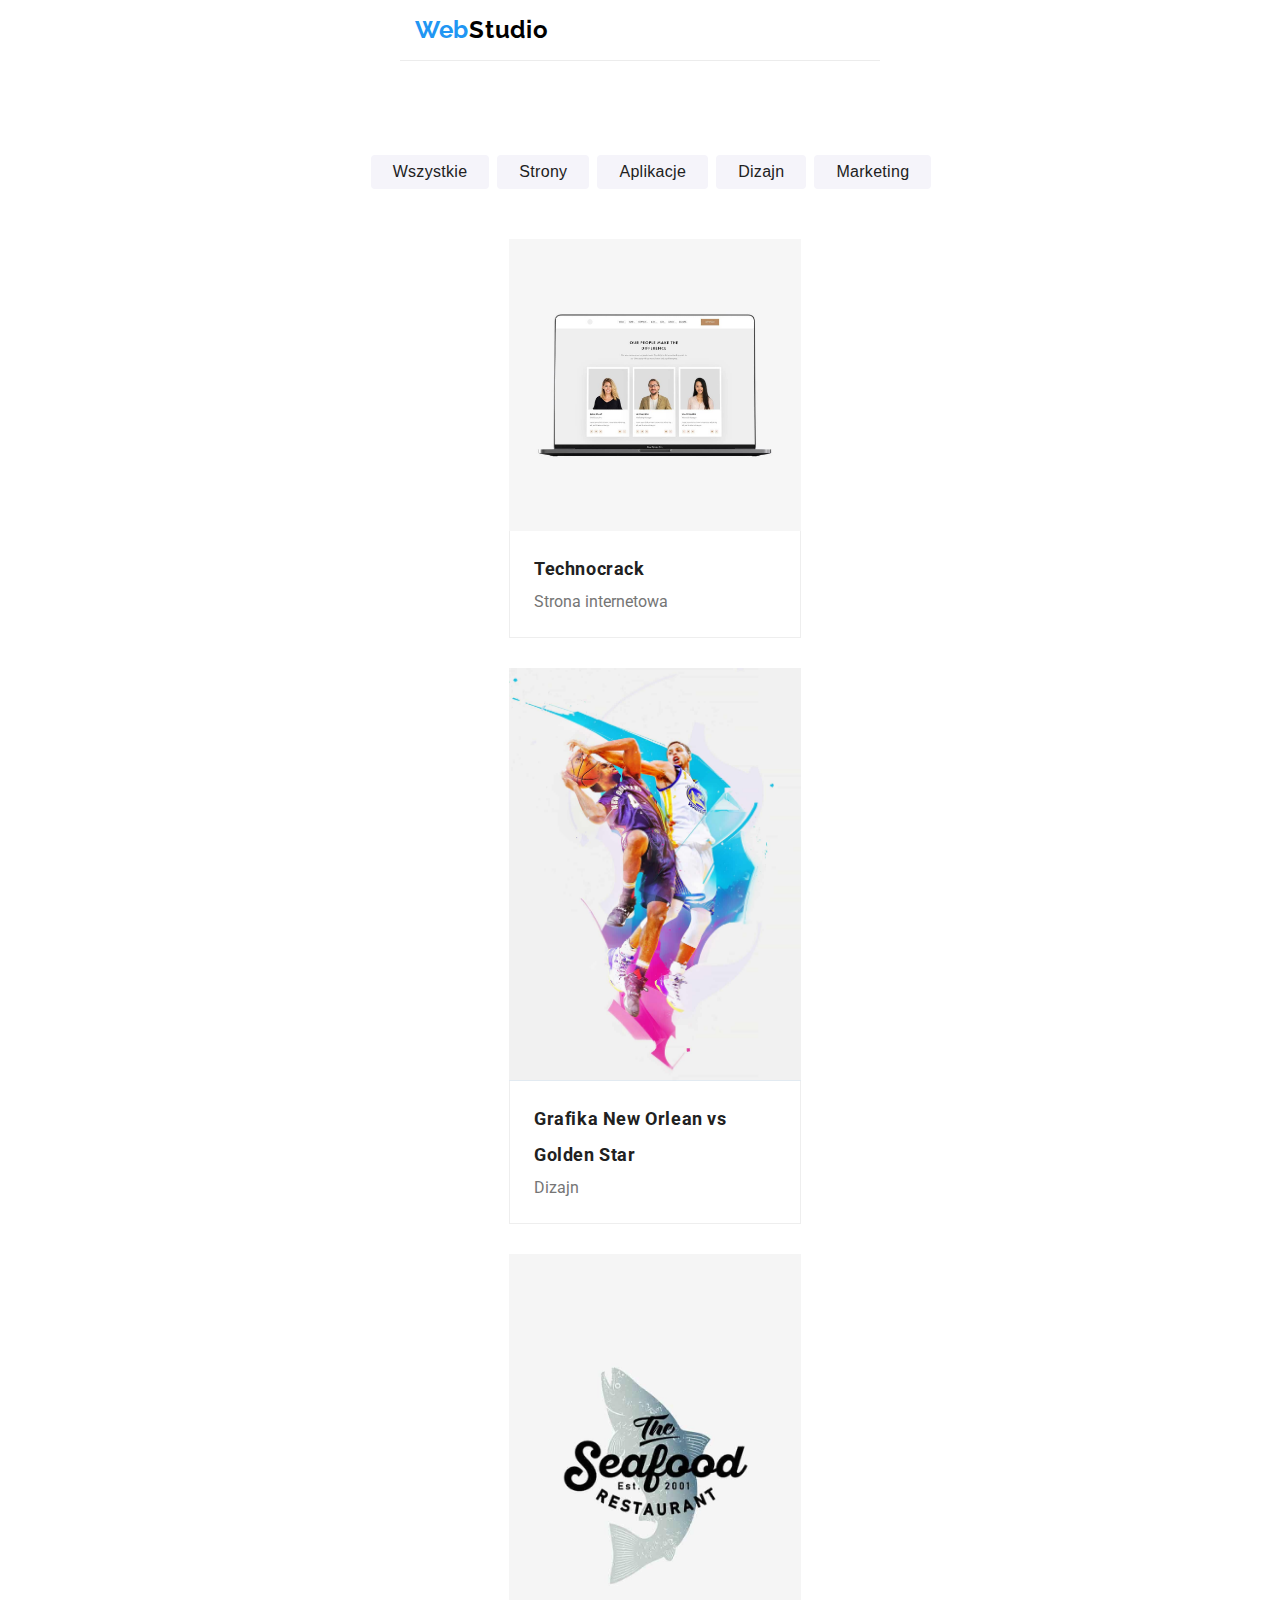
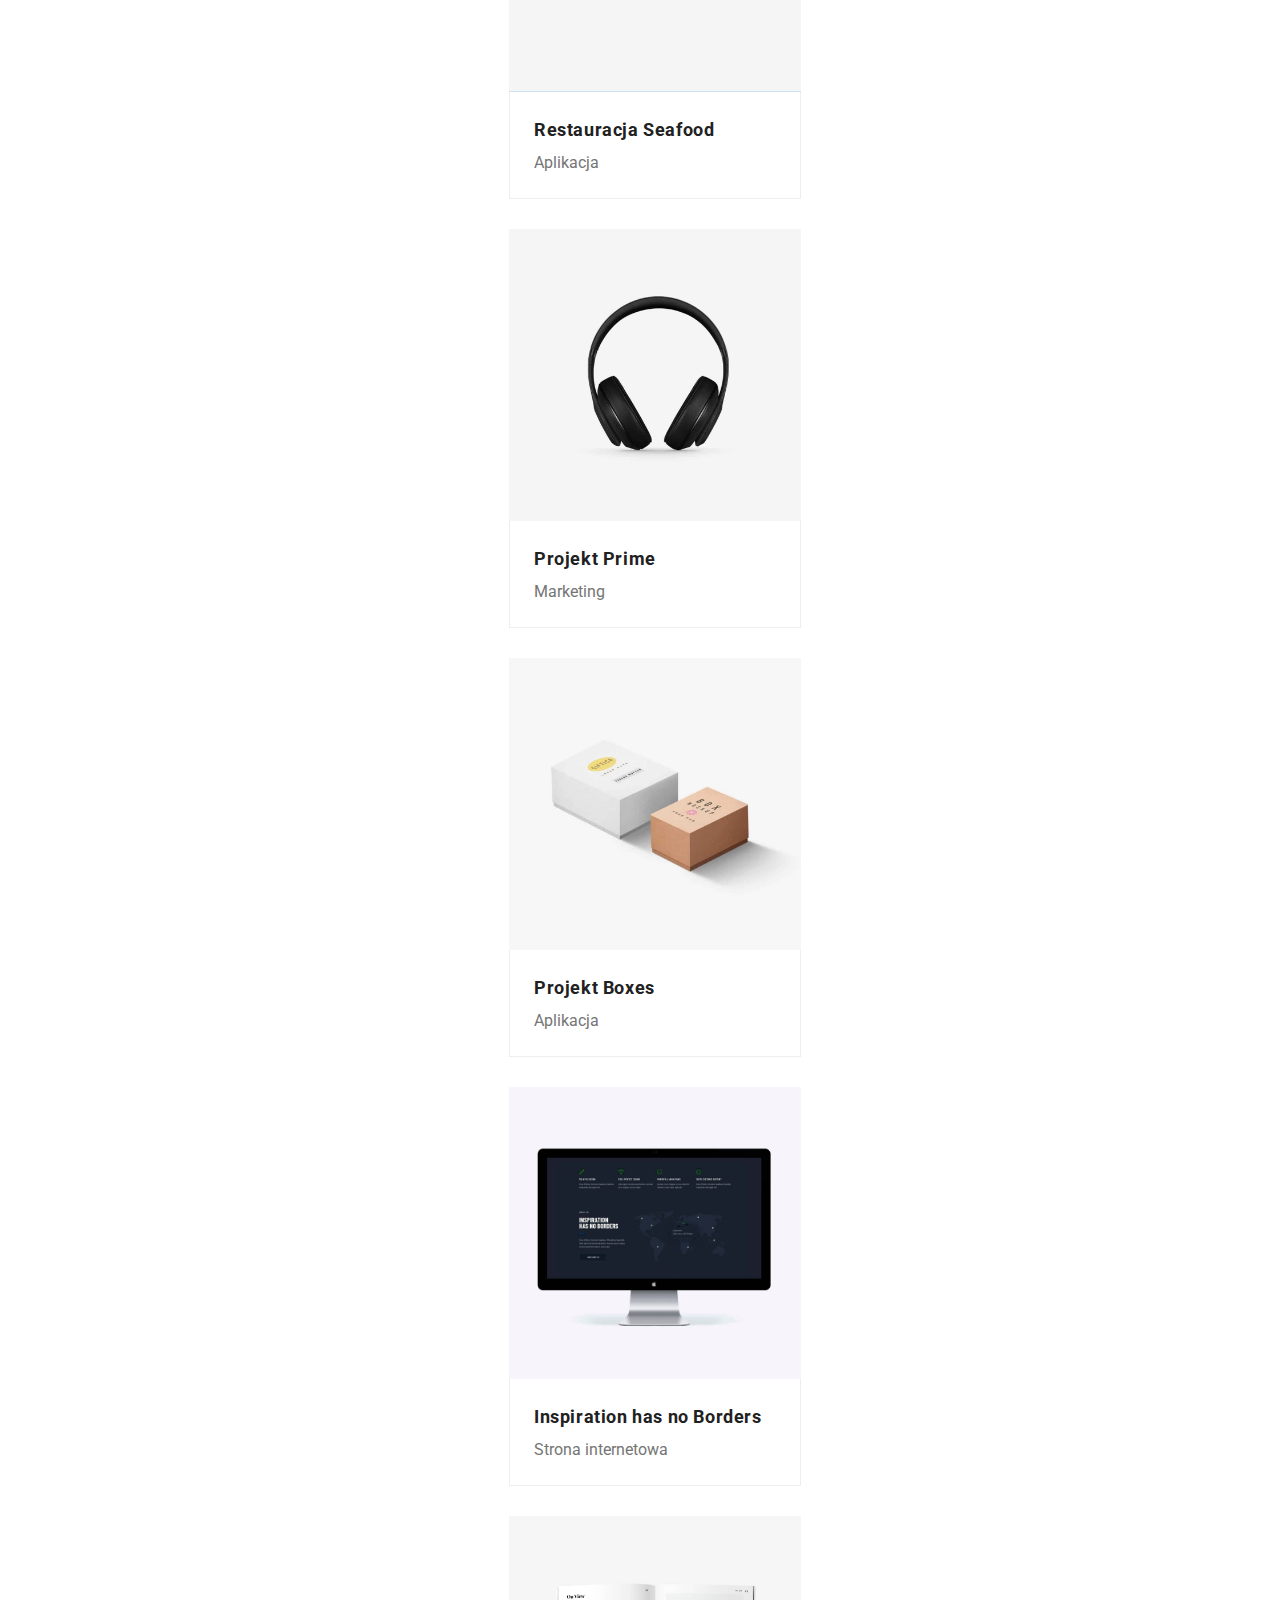
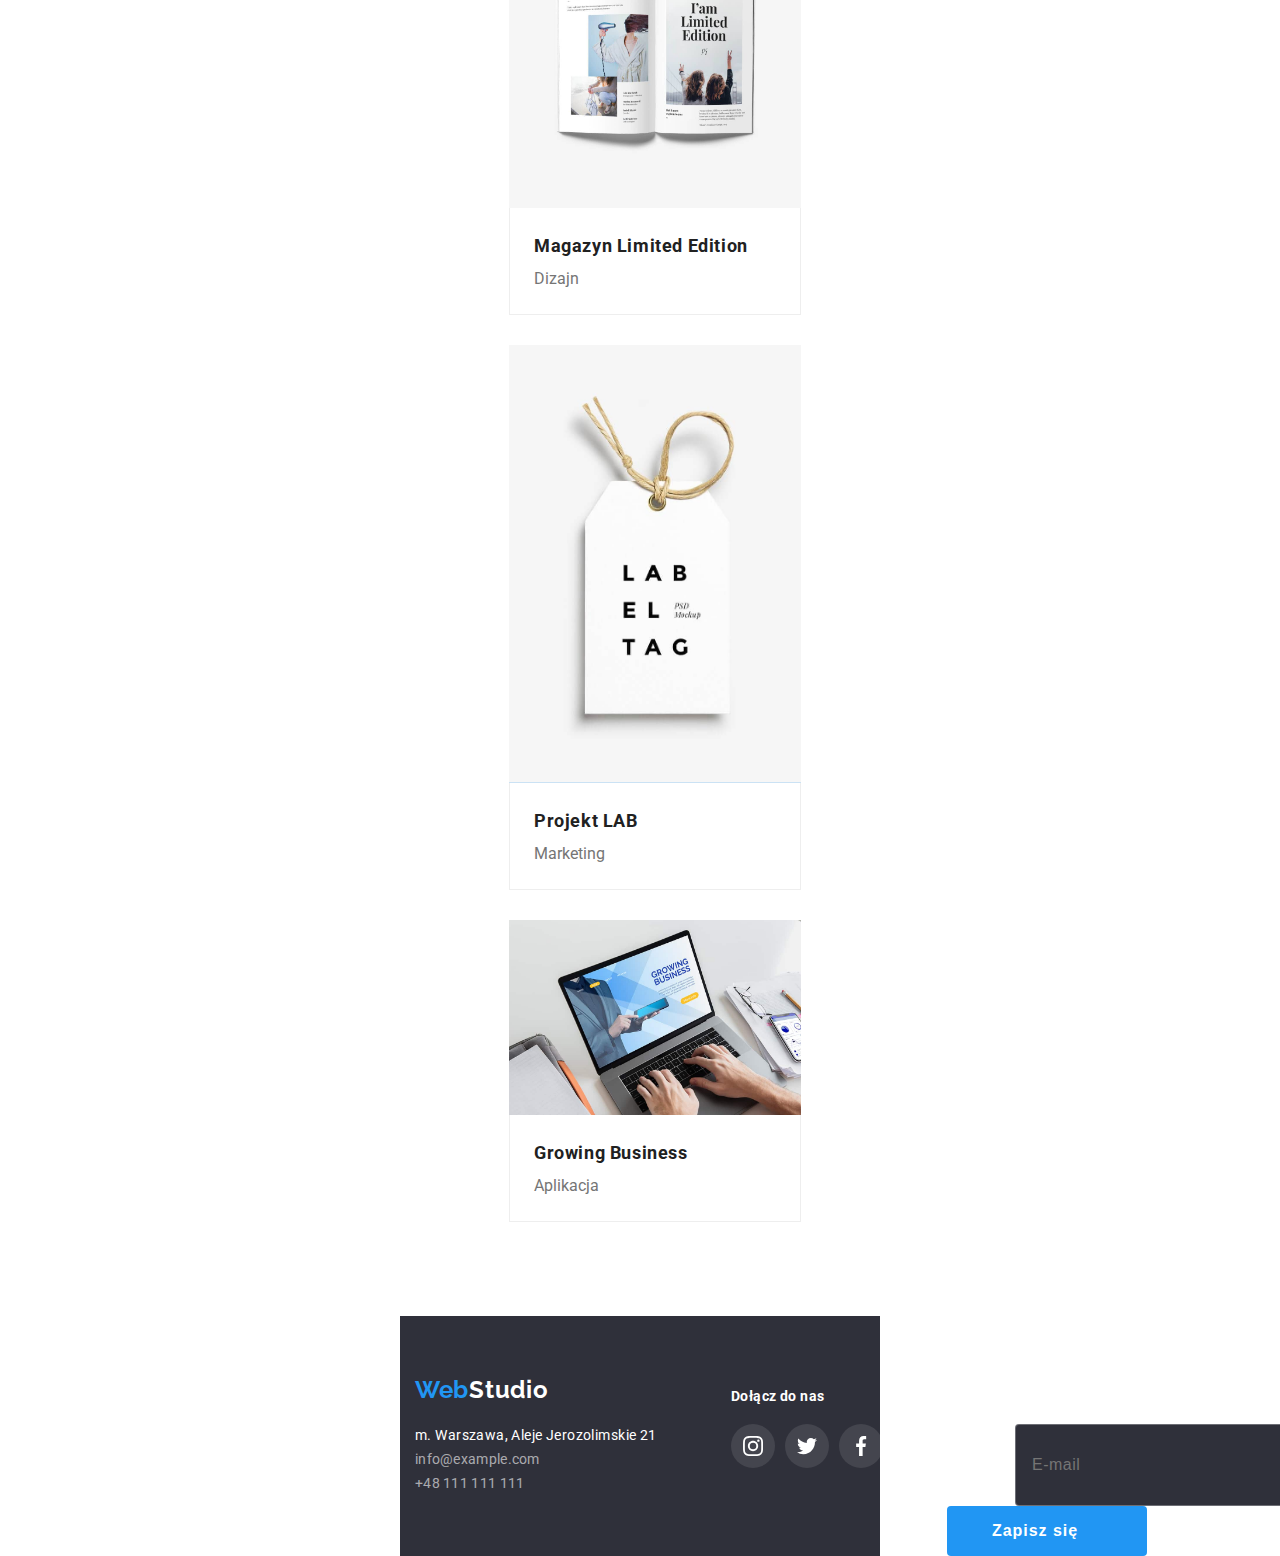
==== portfolio.html @ a66dbcd4 "test" ====
<!DOCTYPE html>
<html lang="en">
  <head>
    <meta charset="UTF-8" />
    <meta http-equiv="X-UA-Compatible" content="IE=edge" />
    <meta name="viewport" content="width=device-width, initial-scale=1.0" />
    <link rel="preconnect" href="https://fonts.googleapis.com" />
    <link rel="preconnect" href="https://fonts.gstatic.com" crossorigin />
    <link
      href="https://fonts.googleapis.com/css2?family=Raleway:wght@700&family=Roboto:wght@400;500;700;900&display=swap"
      rel="stylesheet"
    />
    <link
      rel="stylesheet"
      href="https://cdnjs.cloudflare.com/ajax/libs/modern-normalize/1.1.0/modern-normalize.min.css"
      integrity="sha512-wpPYUAdjBVSE4KJnH1VR1HeZfpl1ub8YT/NKx4PuQ5NmX2tKuGu6U/JRp5y+Y8XG2tV+wKQpNHVUX03MfMFn9Q=="
      crossorigin="anonymous"
      referrerpolicy="no-referrer"
    />
    <link rel="stylesheet" href="css/main.min.css" />
    <title>Document</title>
  </head>
  <body>
    <header>
      <div class="container">
        <div class="header">
          <a class="link logo" href="/goit-markup-hw-07/"
            ><span class="logo__logo-first">Web</span>
            <span class="logo__logo-dark">Studio</span></a
          >
          <nav class="navigation">
            <ul class="header1">
              <li class="navigation__agency">
                <a class="link" href="/goit-markup-hw-07/index.html">Agencja</a>
              </li>
              <li class="navigation__portfolio">
                <div class="navigation__agency--now">
                  <a class="link now-1" href="/goit-markup-hw-07/portfolio.html"
                    >Portfolio</a
                  >
                </div>
              </li>
              <li class="navigation__contact">
                <a class="link" href="#">Kontakt</a>
              </li>
            </ul>
          </nav>
          <ul class="contact-nav header1">
            <li class="contact-nav__mail">
              <a
                class="contact-nav__addres icon-mail"
                href="mailto:info@devstudio.com"
                ><svg width="16px" height="12px">
                  <use href="images/icons.svg#icon-envelope-1"></use>
                </svg>
                info@devstudio.com</a
              >
            </li>
            <li>
              <a class="contact-nav__addres icon-mail" href="tel:+48111111111">
                <svg width="13px" height="16px">
                  <use href="images/icons.svg#icon-smartphone"></use>
                </svg>
                +48 111 111 111</a
              >
            </li>
          </ul>
        </div>
      </div>
    </header>
    <main>
      <section class="section">
        <div class="container">
          <ul class="buttons">
            <li>
              <button class="button" type="button">Wszystkie</button>
            </li>
            <li>
              <button class="button" type="button">Strony</button>
            </li>
            <li>
              <button class="button" type="button">Aplikacje</button>
            </li>
            <li>
              <button class="button" type="button">Dizajn</button>
            </li>
            <li><button class="button" type="button">Marketing</button></li>
          </ul>
          <ul class="product-list">
            <li>
              <div class="product-img">
                <div class="product-bgn">
                  <img
                    src="images/img-p1.jpg"
                    alt="Zdjęcie ekranu laptopa z trzema członkami zespołu"
                    width="370"
                    height="294"
                  />
                  <p class="product-bgn__description">
                    Technocrack jest popularną platformą wykorzystywaną do
                    rozpowszechniania koronawirusa. Firmy wykorzystują tę
                    platformę do celów szpiegowskich i ataków na
                    niezabezpieczone serwery konkurencji
                  </p>
                </div>
                <div class="project">
                  <h3 class="project__definition">Technocrack</h3>
                  <p class="project__description">Strona internetowa</p>
                </div>
              </div>
            </li>
            <li>
              <div class="product-img">
                <div class="product-bgn">
                  <img
                    src="images/img-p2.jpg"
                    alt="Dwóch koszykarzy podczas akcji jeden z new orleans drugi z golden stars"
                    width="370"
                    height="294"
                  />
                  <p class="product-bgn__description">
                    Technocrack jest popularną platformą wykorzystywaną do
                    rozpowszechniania koronawirusa. Firmy wykorzystują tę
                    platformę do celów szpiegowskich i ataków na
                    niezabezpieczone serwery konkurencji
                  </p>
                </div>
                <div class="project">
                  <h3 class="project__definition">
                    Grafika New Orlean vs Golden Star
                  </h3>
                  <p class="project__description">Dizajn</p>
                </div>
              </div>
            </li>
            <li>
              <div class="product-img">
                <div class="product-bgn">
                  <img
                    src="images/img-p3.jpg"
                    alt="Logo restauracji Seafood"
                    width="370"
                    height="294"
                  />
                  <p class="product-bgn__description">
                    Technocrack jest popularną platformą wykorzystywaną do
                    rozpowszechniania koronawirusa. Firmy wykorzystują tę
                    platformę do celów szpiegowskich i ataków na
                    niezabezpieczone serwery konkurencji
                  </p>
                </div>
                <div class="project">
                  <h3 class="project__definition">Restauracja Seafood</h3>
                  <p class="project__description">Aplikacja</p>
                </div>
              </div>
            </li>
            <li>
              <div class="product-img">
                <div class="product-bgn">
                  <img
                    src="images/img-p4.jpg"
                    alt="zdjęcie czarnych słuchawek nausznych"
                    width="370"
                    height="294"
                  />
                  <p class="product-bgn__description">
                    Technocrack jest popularną platformą wykorzystywaną do
                    rozpowszechniania koronawirusa. Firmy wykorzystują tę
                    platformę do celów szpiegowskich i ataków na
                    niezabezpieczone serwery konkurencji
                  </p>
                </div>
                <div class="project">
                  <h3 class="project__definition">Projekt Prime</h3>
                  <p class="project__description">Marketing</p>
                </div>
              </div>
            </li>
            <li>
              <div class="product-img">
                <div class="product-bgn">
                  <img
                    src="images/img-p5.jpg"
                    alt="Zdjęcie dwóch pudełek jedno większe drugie mniejsze "
                    width="370"
                    height="294"
                  />
                  <p class="product-bgn__description">
                    Technocrack jest popularną platformą wykorzystywaną do
                    rozpowszechniania koronawirusa. Firmy wykorzystują tę
                    platformę do celów szpiegowskich i ataków na
                    niezabezpieczone serwery konkurencji
                  </p>
                </div>
                <div class="project">
                  <h3 class="project__definition">Projekt Boxes</h3>
                  <p class="project__description">Aplikacja</p>
                </div>
              </div>
            </li>
            <li>
              <div class="product-img">
                <div class="product-bgn">
                  <img
                    src="images/img-p6.jpg"
                    alt="Zdjęcie monitora z mapą świata"
                    width="370"
                    height="294"
                  />
                  <p class="product-bgn__description">
                    Technocrack jest popularną platformą wykorzystywaną do
                    rozpowszechniania koronawirusa. Firmy wykorzystują tę
                    platformę do celów szpiegowskich i ataków na
                    niezabezpieczone serwery konkurencji
                  </p>
                </div>
                <div class="project">
                  <h3 class="project__definition">
                    Inspiration has no Borders
                  </h3>
                  <p class="project__description">Strona internetowa</p>
                </div>
              </div>
            </li>
            <li>
              <div class="product-img">
                <div class="product-bgn">
                  <img
                    src="images/img-p7.jpg"
                    alt="Strona magazynu Limited Edition"
                    width="370"
                    height="294"
                  />
                  <p class="product-bgn__description">
                    Technocrack jest popularną platformą wykorzystywaną do
                    rozpowszechniania koronawirusa. Firmy wykorzystują tę
                    platformę do celów szpiegowskich i ataków na
                    niezabezpieczone serwery konkurencji
                  </p>
                </div>
                <div class="project">
                  <h3 class="project__definition">Magazyn Limited Edition</h3>
                  <p class="project__description">Dizajn</p>
                </div>
              </div>
            </li>
            <li>
              <div class="product-img">
                <div class="product-bgn">
                  <img
                    src="images/img-p8.jpg"
                    alt="metka projektu Lab"
                    width="370"
                    height="294"
                  />
                  <p class="product-bgn__description">
                    Technocrack jest popularną platformą wykorzystywaną do
                    rozpowszechniania koronawirusa. Firmy wykorzystują tę
                    platformę do celów szpiegowskich i ataków na
                    niezabezpieczone serwery konkurencji
                  </p>
                </div>
                <div class="project">
                  <h3 class="project__definition">Projekt LAB</h3>
                  <p class="project__description">Marketing</p>
                </div>
              </div>
            </li>
            <li>
              <div class="product-img">
                <div class="product-bgn">
                  <img
                    src="images/img-p9.jpg"
                    alt="Osoba pisze na laptopie z napisem Growing Business"
                    width="370"
                    height="294"
                  />
                  <p class="product-bgn__description">
                    Technocrack jest popularną platformą wykorzystywaną do
                    rozpowszechniania koronawirusa. Firmy wykorzystują tę
                    platformę do celów szpiegowskich i ataków na
                    niezabezpieczone serwery konkurencji
                  </p>
                </div>
                <div class="project">
                  <h3 class="project__definition">Growing Business</h3>
                  <p class="project__description">Aplikacja</p>
                </div>
              </div>
            </li>
          </ul>
        </div>
      </section>
    </main>
    <footer>
      <div class="container footer">
        <div class="footer-first-section">
          <a class="link logo logo-footer" href="/goit-markup-hw-07/index.html"
            ><span class="logo__logo-first">Web</span>
            <span class="logo__logo-white">Studio</span></a
          >
          <address class="data-contact">
            <ul>
              <li class="adress">
                <a
                  class="adress__maps"
                  href="https://goo.gl/maps/fLmyk69SCmsMV5tU6"
                  target="_blank"
                  >m. Warszawa, Aleje Jerozolimskie 21</a
                >
              </li>
              <li class="adress">
                <a class="adress__mail" href="mailto:info@example.com"
                  >info@example.com</a
                >
              </li>
              <li class="adress">
                <a class="adress__mail" href="tel:+48111111111"
                  >+48 111 111 111</a
                >
              </li>
            </ul>
          </address>
        </div>
        <div class="come-to-us">
          <h3 class="come-to-us-title">Dołącz do nas</h3>
          <ul class="come-to-us-title__icons">
            <li>
              <a href="" class="come-to-us-title__element">
                <svg width="20px" height="20px">
                  <use href="images/icons.svg#icon-instagram-2"></use>
                </svg>
              </a>
            </li>
            <li>
              <a href="" class="come-to-us-title__element">
                <svg width="20px" height="20px">
                  <use href="images/icons.svg#icon-twitter-1"></use>
                </svg>
              </a>
            </li>
            <li>
              <a href="" class="come-to-us-title__element">
                <svg width="20px" height="20px">
                  <use href="images/icons.svg#icon-facebook-1"></use>
                </svg>
              </a>
            </li>
            <li>
              <a href="" class="come-to-us-title__element">
                <svg width="20px" height="20px">
                  <use href="images/icons.svg#icon-linkedin-1"></use>
                </svg>
              </a>
            </li>
          </ul>
        </div>
        <div class="newsletter-area">
          <form>
            <div class="newsletter">Zapisz się do newslettera</div>
            <label class="newsletter__label">
              <input
                class="input-footer"
                type="email"
                name="email"
                placeholder="E-mail"
              />
            </label>
            <svg class="newsletter__button-icon" width="24px" height="24px">
              <use href="images/icons.svg#icon-icon-send"></use>
            </svg>
            <button class="newsletter__button" type="submit">Zapisz się</button>
          </form>
        </div>
      </div>
    </footer>
  </body>
</html>
---- css/main.min.css ----
body{font-family:"Roboto","sans-serif";color:#212121;max-width:480px;margin:0 auto}*{padding:0;margin:0}ul{list-style:none}a{text-decoration:none}img{display:block}header{border-bottom:1px solid #ececec}footer{background-color:#2f303a}address{font-style:normal}label{display:-webkit-box;display:-ms-flexbox;display:flex;-webkit-box-orient:vertical;-webkit-box-direction:normal;-ms-flex-direction:column;flex-direction:column}textarea{border:1px solid rgba(33,33,33,.2);border-radius:4px;margin-top:4px;margin-bottom:10px;display:-webkit-box;display:-ms-flexbox;display:flex;padding:12px 16px;height:120px;resize:none;outline-style:none}img{display:block;max-width:100%;height:auto}.section{padding:94px}.container{margin:0 auto;max-width:480px;width:100%;padding:0 15px}.container__title{font-weight:700;font-size:36px;text-align:center;letter-spacing:.3px;line-height:1.17;padding-bottom:50px}.footer{display:-webkit-box;display:-ms-flexbox;display:flex}.link{color:#212121;border:none;line-height:1.17;display:-webkit-box;display:-ms-flexbox;display:flex}.link:hover,.link:focus{color:#2196f3;-webkit-transition-duration:250ms;transition-duration:250ms;-webkit-transition-timing-function:cubic-bezier(0.4, 0, 0.2, 1);transition-timing-function:cubic-bezier(0.4, 0, 0.2, 1)}.header{display:-webkit-box;display:-ms-flexbox;display:flex;-webkit-box-align:center;-ms-flex-align:center;align-items:center;max-width:480px;padding:0px 0}.header1{display:-webkit-box;display:-ms-flexbox;display:flex;-webkit-box-align:center;-ms-flex-align:center;align-items:center;max-width:480px}.navigation{display:none;font-weight:500;font-size:14px;color:#212121;letter-spacing:.2px;line-height:1.74}.navigation__agency{padding:0px 46px 0px 93px;position:relative}.navigation__agency--now::after{content:"";position:absolute;width:56px;height:4px;border:1px solid #2196f3;border-radius:2px;background-color:#2196f3;margin-top:28px}.navigation__portfolio{padding:0px 46px 0px 0px}.navigation__portfolio--now::after{content:"";position:absolute;width:56px;height:4px;border:1px solid #2196f3;border-radius:2px;background-color:#2196f3;margin-top:28px}.navigation__contact{padding-right:345px}.now-1{color:#2196f3}.contact-nav{display:none;font-weight:500;font-size:14px;letter-spacing:.2px;line-height:1.17}.contact-nav__mail{padding-right:30px;display:-webkit-box;display:-ms-flexbox;display:flex;line-height:1.17;color:#757575}.contact-nav__addres{display:-webkit-box;display:-ms-flexbox;display:flex;-webkit-box-align:center;-ms-flex-align:center;align-items:center;color:#757575;line-height:1.17}.contact-nav__addres:hover,.contact-nav__addresfocus{color:#2196f3;-webkit-transition-duration:250ms;transition-duration:250ms;-webkit-transition-timing-function:cubic-bezier(0.4, 0, 0.2, 1);transition-timing-function:cubic-bezier(0.4, 0, 0.2, 1)}.icon-mail>svg{display:-webkit-box;display:-ms-flexbox;display:flex;margin-right:10px;line-height:1.17}.icon-mail:hover,.icon-mail:focus{fill:#2196f3;-webkit-transition-duration:250ms;transition-duration:250ms;-webkit-transition-timing-function:cubic-bezier(0.4, 0, 0.2, 1);transition-timing-function:cubic-bezier(0.4, 0, 0.2, 1)}.menu{min-height:40px;min-width:40px;margin-left:276px;-webkit-box-align:center;-ms-flex-align:center;align-items:center;background-color:rgba(0,0,0,0);cursor:pointer;border:none;outline:none}.menu:hover,.menu:focus{fill:#2196f3}.title{font-weight:900;font-size:44px;line-height:1.37;letter-spacing:.06em;text-align:center;color:#fff;width:696px;margin-bottom:30px}.title-background{background:-webkit-gradient(linear, left bottom, left top, from(rgba(47, 48, 58, 0.4)), to(rgba(47, 48, 58, 0.4))),url(/goit-markup-hw-05/images/img-background.jpeg);background:linear-gradient(to top, rgba(47, 48, 58, 0.4), rgba(47, 48, 58, 0.4)),url(/goit-markup-hw-05/images/img-background.jpeg);display:-webkit-box;display:-ms-flexbox;display:flex;-webkit-box-orient:vertical;-webkit-box-direction:normal;-ms-flex-flow:column;flex-flow:column;-webkit-box-align:center;-ms-flex-align:center;align-items:center;padding:200px 0}.title__button{font-weight:700;font-size:16px;letter-spacing:.6px;cursor:pointer;color:#fff;line-height:1.875;background-color:#2196f3;padding:10px 41px 10px 42px;border:none;border-radius:4px;-webkit-box-shadow:0px 4px 4px rgba(0,0,0,.15);box-shadow:0px 4px 4px rgba(0,0,0,.15)}.fix{padding-bottom:0}.lorem{display:-webkit-box;display:-ms-flexbox;display:flex;-webkit-column-gap:30px;-moz-column-gap:30px;column-gap:30px;padding-bottom:30px}.lorem__background{width:270px;height:120px;background-color:#f5f4fa;padding:25px 100px}.description{display:-webkit-box;display:-ms-flexbox;display:flex;-webkit-column-gap:30px;-moz-column-gap:30px;column-gap:30px}.description-list{-ms-flex-preferred-size:calc((100% - 90px)/4);flex-basis:calc((100% - 90px)/4)}.description__title{font-weight:700;font-size:14px;letter-spacing:.3px;line-height:1.17;margin-bottom:10px}.description__definition{color:#757575;font-size:14px;line-height:1.71;letter-spacing:.3px;padding-bottom:0}.what-we-do{padding:0 15px;display:-webkit-box;display:-ms-flexbox;display:flex;gap:30px}.what-we-do-img{position:relative;overflow:hidden;-ms-flex-preferred-size:calc((100% - 60px)/3);flex-basis:calc((100% - 60px)/3)}.what-we-do-img>.what-we-do__description{position:absolute}.what-we-do__description{font-weight:700;font-size:14px;line-height:1.17;letter-spacing:.03em;display:-webkit-box;display:-ms-flexbox;display:flex;-webkit-box-align:center;-ms-flex-align:center;align-items:center;-webkit-box-pack:center;-ms-flex-pack:center;justify-content:center;color:#fff;background-color:rgba(47,48,58,.8);height:70px;width:370px;bottom:0}.team{background-color:#f5f4fa}.our-team{display:-webkit-box;display:-ms-flexbox;display:flex;padding:0px 15px;gap:30px}.team-img{background-color:#fff;-webkit-box-shadow:0px 1px 2px rgba(0,0,0,.2),0px 1px 1px rgba(0,0,0,.14),0px 3px 1px rgba(0,0,0,.12);box-shadow:0px 1px 2px rgba(0,0,0,.2),0px 1px 1px rgba(0,0,0,.14),0px 3px 1px rgba(0,0,0,.12);border-bottom-right-radius:4px;border-bottom-left-radius:4px;display:block;max-width:100%;height:auto}.member-team{font-weight:500;color:#212121;letter-spacing:.3px;line-height:1.19;text-align:center;padding:30px 0 10px}.member-team__description{color:#757575;letter-spacing:.3px;line-height:1.17;text-align:center}.member-team__icon-socials{display:-webkit-box;display:-ms-flexbox;display:flex;padding:16px 32px 18px;-ms-flex-pack:distribute;justify-content:space-around}.member-team__icon-socials-a{display:-webkit-box;display:-ms-flexbox;display:flex;padding:12px;fill:#afb1b8;border:0px;border-radius:50%}.member-team__icon-socials-a:hover,.member-team__icon-socials-a:focus{background-color:#2196f3;fill:#fff;cursor:pointer;-webkit-transition-duration:250ms;transition-duration:250ms;-webkit-transition-timing-function:cubic-bezier(0.4, 0, 0.2, 1);transition-timing-function:cubic-bezier(0.4, 0, 0.2, 1)}.our-clients{display:-webkit-box;display:-ms-flexbox;display:flex;-webkit-box-align:center;-ms-flex-align:center;align-items:center;-webkit-column-gap:30px;-moz-column-gap:30px;column-gap:30px}.clients-icon{fill:#afb1b8;display:-webkit-box;display:-ms-flexbox;display:flex;padding:16px 32px;border:1px solid #afb1b8;border-radius:4px}.clients-icon__background{width:170px}.clients-icon:hover,.clients-icon:focus{fill:#2196f3;border-color:#2196f3;cursor:pointer;-webkit-transition-duration:250ms;transition-duration:250ms;-webkit-transition-timing-function:cubic-bezier(0.4, 0, 0.2, 1);transition-timing-function:cubic-bezier(0.4, 0, 0.2, 1)}.footer-first-section{max-width:246px}.data-contact{padding:0 0 60px 0px}.adress{display:-webkit-box;display:-ms-flexbox;display:flex;-webkit-box-orient:vertical;-webkit-box-direction:normal;-ms-flex-direction:column;flex-direction:column}.adress__maps{color:#fff;font-weight:400;font-size:14px;line-height:1.71;letter-spacing:.03em}.adress__maps:hover,.adress__maps:focus{color:#2196f3;-webkit-transition-duration:250ms;transition-duration:250ms;-webkit-transition-timing-function:cubic-bezier(0.4, 0, 0.2, 1);transition-timing-function:cubic-bezier(0.4, 0, 0.2, 1)}.adress__mail{color:rgba(255,255,255,.6);cursor:pointer;font-size:14px;line-height:1.71;letter-spacing:.3px}.adress__mail:hover,.adress__mail:focus{color:#2196f3;-webkit-transition-duration:250ms;transition-duration:250ms;-webkit-transition-timing-function:cubic-bezier(0.4, 0, 0.2, 1);transition-timing-function:cubic-bezier(0.4, 0, 0.2, 1)}.logo{display:-webkit-box;display:-ms-flexbox;display:flex;font-family:"Raleway";font-weight:700;font-size:24px;letter-spacing:.03em;line-height:1.17;padding:16px 0}.logo__logo-first{color:#2196f3;line-height:1.17}.logo__logo-white{color:#fff;line-height:1.17}.logo__logo-dark{color:#000;line-height:1.17}.logo-footer{padding:60px 171px 20px 0px}.come-to-us{max-width:276px}.come-to-us-title{max-width:150px;font-size:14px;font-weight:700;letter-spacing:.03em;line-height:1.17;color:#fff;margin:72px 0px 20px 70px}.come-to-us-title__icons{display:-webkit-box;display:-ms-flexbox;display:flex;-webkit-box-pack:justify;-ms-flex-pack:justify;justify-content:space-between;padding-left:70px;margin-right:863px}.come-to-us-title__element{display:-webkit-box;display:-ms-flexbox;display:flex;padding:12px;margin-right:10px;fill:#fff;border-radius:50%;background-color:rgba(255,255,255,.1)}.come-to-us-title__element:hover,.come-to-us-title__element:focus{background-color:#2196f3;fill:#fff;cursor:pointer;-webkit-transition-duration:250ms;transition-duration:250ms;-webkit-transition-timing-function:cubic-bezier(0.4, 0, 0.2, 1);transition-timing-function:cubic-bezier(0.4, 0, 0.2, 1)}.newsletter{color:#fff;font-weight:700;font-size:14px;line-height:1.17;letter-spacing:.03em;padding:72px 0 0 78px}.newsletter-area{position:relative}.newsletter__label{display:-webkit-box;display:-ms-flexbox;display:flex;display:inline}.newsletter__button{display:-webkit-box;display:-ms-flexbox;display:flex;display:inline;margin-left:10px;width:200px;height:50px;background-color:#2196f3;color:#fff;font-weight:700;font-size:16px;line-height:1.86;letter-spacing:.06em;border-radius:4px;border:none;padding-right:24px;cursor:pointer}.newsletter__button-icon{position:absolute;fill:#fff;top:122px;left:590px}.input-footer{display:-webkit-box;display:-ms-flexbox;display:flex;display:inline;width:342px;height:50px;margin-top:20px;outline-style:none;background-color:#2f303a;border:1px solid rgba(255,255,255,.3);border-radius:4px;color:rgba(255,255,255,.6);padding:15px 0 15px 16px;font-size:16px;line-height:1.25;letter-spacing:.03em;margin-left:78px}.input-footer:is(:hover,:focus-within){border-color:#2196f3;-webkit-transition-duration:250ms;transition-duration:250ms;-webkit-transition-timing-function:cubic-bezier(0.4, 0, 0.2, 1);transition-timing-function:cubic-bezier(0.4, 0, 0.2, 1)}.backdrop{-webkit-transition:visibility .4s linear,opacity .4s linear;transition:visibility .4s linear,opacity .4s linear;position:absolute;top:0;left:0;width:100%;height:100%;background:rgba(0,0,0,.2)}.is-hidden{visibility:hidden;opacity:0;pointer-events:none}.is-hidden__ .modal{-webkit-transform:translate(-50%, -50%) scale(0);transform:translate(-50%, -50%) scale(0)}.modal{padding:0 40px 0 40px;-webkit-transition:-webkit-transform .3s linear;transition:-webkit-transform .3s linear;transition:transform .3s linear;transition:transform .3s linear, -webkit-transform .3s linear;position:absolute;width:528px;height:581px;background:#fff;border-radius:4px;top:50%;left:50%;-webkit-transform:translate(-50%, -50%) scale(1);transform:translate(-50%, -50%) scale(1);-webkit-box-shadow:0px 2px 1px 0px rgba(0,0,0,.2),0px 1px 1px 0px rgba(0,0,0,.14),0px 1px 3px 0px rgba(0,0,0,.12);box-shadow:0px 2px 1px 0px rgba(0,0,0,.2),0px 1px 1px 0px rgba(0,0,0,.14),0px 1px 3px 0px rgba(0,0,0,.12)}.modal__close{display:-webkit-box;display:-ms-flexbox;display:flex;cursor:pointer;-webkit-box-align:center;-ms-flex-align:center;align-items:center;-webkit-box-pack:center;-ms-flex-pack:center;justify-content:center;width:30px;height:30px;margin:8px 8px 0 450px;border:1px solid rgba(0,0,0,.2);border-radius:50%;background-color:#fff}.modal__close:hover,.modal__close:focus{fill:#2196f3;border-color:#2196f3;-webkit-transition-duration:250ms;transition-duration:250ms;-webkit-transition-timing-function:cubic-bezier(0.4, 0, 0.2, 1);transition-timing-function:cubic-bezier(0.4, 0, 0.2, 1)}.form{margin-top:12px}.form__title{margin-top:2px;font-weight:700;text-align:center;font-size:20px;line-height:1.17;letter-spacing:.03em;color:#212121}.form__element{font-size:12px;line-height:1.17;letter-spacing:.01em;color:#757575}.form__input{height:40px;border:1px solid rgba(33,33,33,.2);border-radius:4px;margin-top:4px;margin-bottom:10px;display:-webkit-box;display:-ms-flexbox;display:flex;padding-left:40px;outline-style:none}.form__input--icon-user{position:absolute;width:18px;top:104px;left:52px}.form__input--icon-tel{position:absolute;width:13px;top:174px;left:54px}.form__input--icon-email{position:absolute;width:15px;top:243px;left:54px}.form__input:is(:hover,:focus-within),.form textarea:is(:hover,:focus-within){border-color:#2196f3;-webkit-transition-duration:250ms;transition-duration:250ms;-webkit-transition-timing-function:cubic-bezier(0.4, 0, 0.2, 1);transition-timing-function:cubic-bezier(0.4, 0, 0.2, 1)}.form__input:is(:hover,:focus-within)+svg{fill:#2196f3;-webkit-transition-duration:250ms;transition-duration:250ms;-webkit-transition-timing-function:cubic-bezier(0.4, 0, 0.2, 1);transition-timing-function:cubic-bezier(0.4, 0, 0.2, 1)}.checked{display:-webkit-box;display:-ms-flexbox;display:flex;width:16px;height:15px;position:absolute;margin-left:55px;top:442px;-webkit-appearance:none;-moz-appearance:none;appearance:none}.checked__no{position:absolute;top:442px;left:55px}.checked__yes{position:absolute;display:none;top:442px;left:55px;fill:#fff;background-color:var(--active-color);border-radius:2px}.check:checked+.checked{display:initial}.private-policy{display:-webkit-box;display:-ms-flexbox;display:flex;font-size:14px;line-height:1.71;letter-spacing:.03em;color:#757575;padding:10px 14px 30px 39px}.private-policy__link{text-decoration:underline;color:#2196f3;height:24px}.button-modal{margin-left:124px;height:50px;width:200px;color:#fff;font-size:16px;font-weight:700;line-height:1.88;letter-spacing:.06em;border-radius:4px;border:none;background-color:#2196f3;-webkit-box-shadow:0px 4px 4px rgba(0,0,0,.15);box-shadow:0px 4px 4px rgba(0,0,0,.15);cursor:pointer}.buttons{display:-webkit-box;display:-ms-flexbox;display:flex;padding:0 8px 50px;-webkit-box-pack:center;-ms-flex-pack:center;justify-content:center}.buttons .button{color:#212121;border:none;background-color:#f5f4fa;cursor:pointer;font-weight:500;line-height:1.39;letter-spacing:.3px;font-size:16px;padding:6px 22px 6px 22px;border-bottom-left-radius:4px;border-bottom-right-radius:4px;border-top-left-radius:4px;border-top-right-radius:4px;margin-right:8px}.buttons .button:hover,.buttons .button:focus{background-color:#2196f3;color:#fff;border:none;-webkit-box-shadow:0px 2px 2px rgba(0,0,0,.12),0px 1px 2px rgba(0,0,0,.08),0px 3px 1px rgba(0,0,0,.1);box-shadow:0px 2px 2px rgba(0,0,0,.12),0px 1px 2px rgba(0,0,0,.08),0px 3px 1px rgba(0,0,0,.1);-webkit-transition-duration:250ms;transition-duration:250ms;-webkit-transition-timing-function:cubic-bezier(0.4, 0, 0.2, 1);transition-timing-function:cubic-bezier(0.4, 0, 0.2, 1)}.product-list{display:-webkit-box;display:-ms-flexbox;display:flex;-ms-flex-wrap:wrap;flex-wrap:wrap;gap:30px}.product-img{-ms-flex-preferred-size:calc((100% - 60px)/3);flex-basis:calc((100% - 60px)/3)}.product-img:hover{cursor:pointer;-webkit-box-shadow:1px 4px 6px 0px rgba(0,0,0,.0862745098),0px 0px 4px 0px rgba(0,0,0,.0235294118),0px 1px 1px 0px rgba(0,0,0,.0705882353);box-shadow:1px 4px 6px 0px rgba(0,0,0,.0862745098),0px 0px 4px 0px rgba(0,0,0,.0235294118),0px 1px 1px 0px rgba(0,0,0,.0705882353);-webkit-transition-duration:250ms;transition-duration:250ms;-webkit-transition-timing-function:cubic-bezier(0.4, 0, 0.2, 1);transition-timing-function:cubic-bezier(0.4, 0, 0.2, 1)}.product-img:hover:hover .product-bgn__description{-webkit-transform:translateY(0%);transform:translateY(0%);-webkit-transition-duration:250ms;transition-duration:250ms;-webkit-transition-timing-function:cubic-bezier(0.4, 0, 0.2, 1);transition-timing-function:cubic-bezier(0.4, 0, 0.2, 1)}.product-bgn{position:relative;overflow:hidden}.product-bgn__description{font-size:18px;letter-spacing:.03em;line-height:1.56;padding:49px 45px 49px 24px;margin:0;left:0;right:0;top:0;bottom:0;color:#fff;position:absolute;background:rgba(33,150,243,.9);-webkit-transform:translateY(100%);transform:translateY(100%)}.project{padding:20px 24px;border-left:1px solid #eee;border-bottom:1px solid #eee;border-right:1px solid #eee}.project__definition{font-weight:700;font-size:18px;line-height:2;letter-spacing:.6px}.project__description{color:#757575;line-height:1.875}.menu-container{position:fixed;padding-left:40px;top:0;left:0;width:100vw;height:100vh;background-color:red;z-index:999;-webkit-transform:translateX(100%);transform:translateX(100%);-webkit-transition:-webkit-transform 250ms ease-in-out;transition:-webkit-transform 250ms ease-in-out;transition:transform 250ms ease-in-out;transition:transform 250ms ease-in-out, -webkit-transform 250ms ease-in-out}.menu-container__navigation{font-weight:500;font-size:40px;color:#212121;letter-spacing:.2px;line-height:1.17}.menu-container__agency{padding-top:48px;padding-bottom:36px}.menu-toggle{display:-webkit-box;display:-ms-flexbox;display:flex;position:absolute;cursor:pointer;-webkit-box-align:center;-ms-flex-align:center;align-items:center;-webkit-box-pack:center;-ms-flex-pack:center;justify-content:center;width:40px;height:40px;margin:10px 15px 0px 385px;border:none;background-color:#fff}.menu-toggle:hover,.menu-toggle:focus{fill:#2196f3}.menu-container.is-open{-webkit-transform:translateX(0);transform:translateX(0)}/*# sourceMappingURL=main.min.css.map */
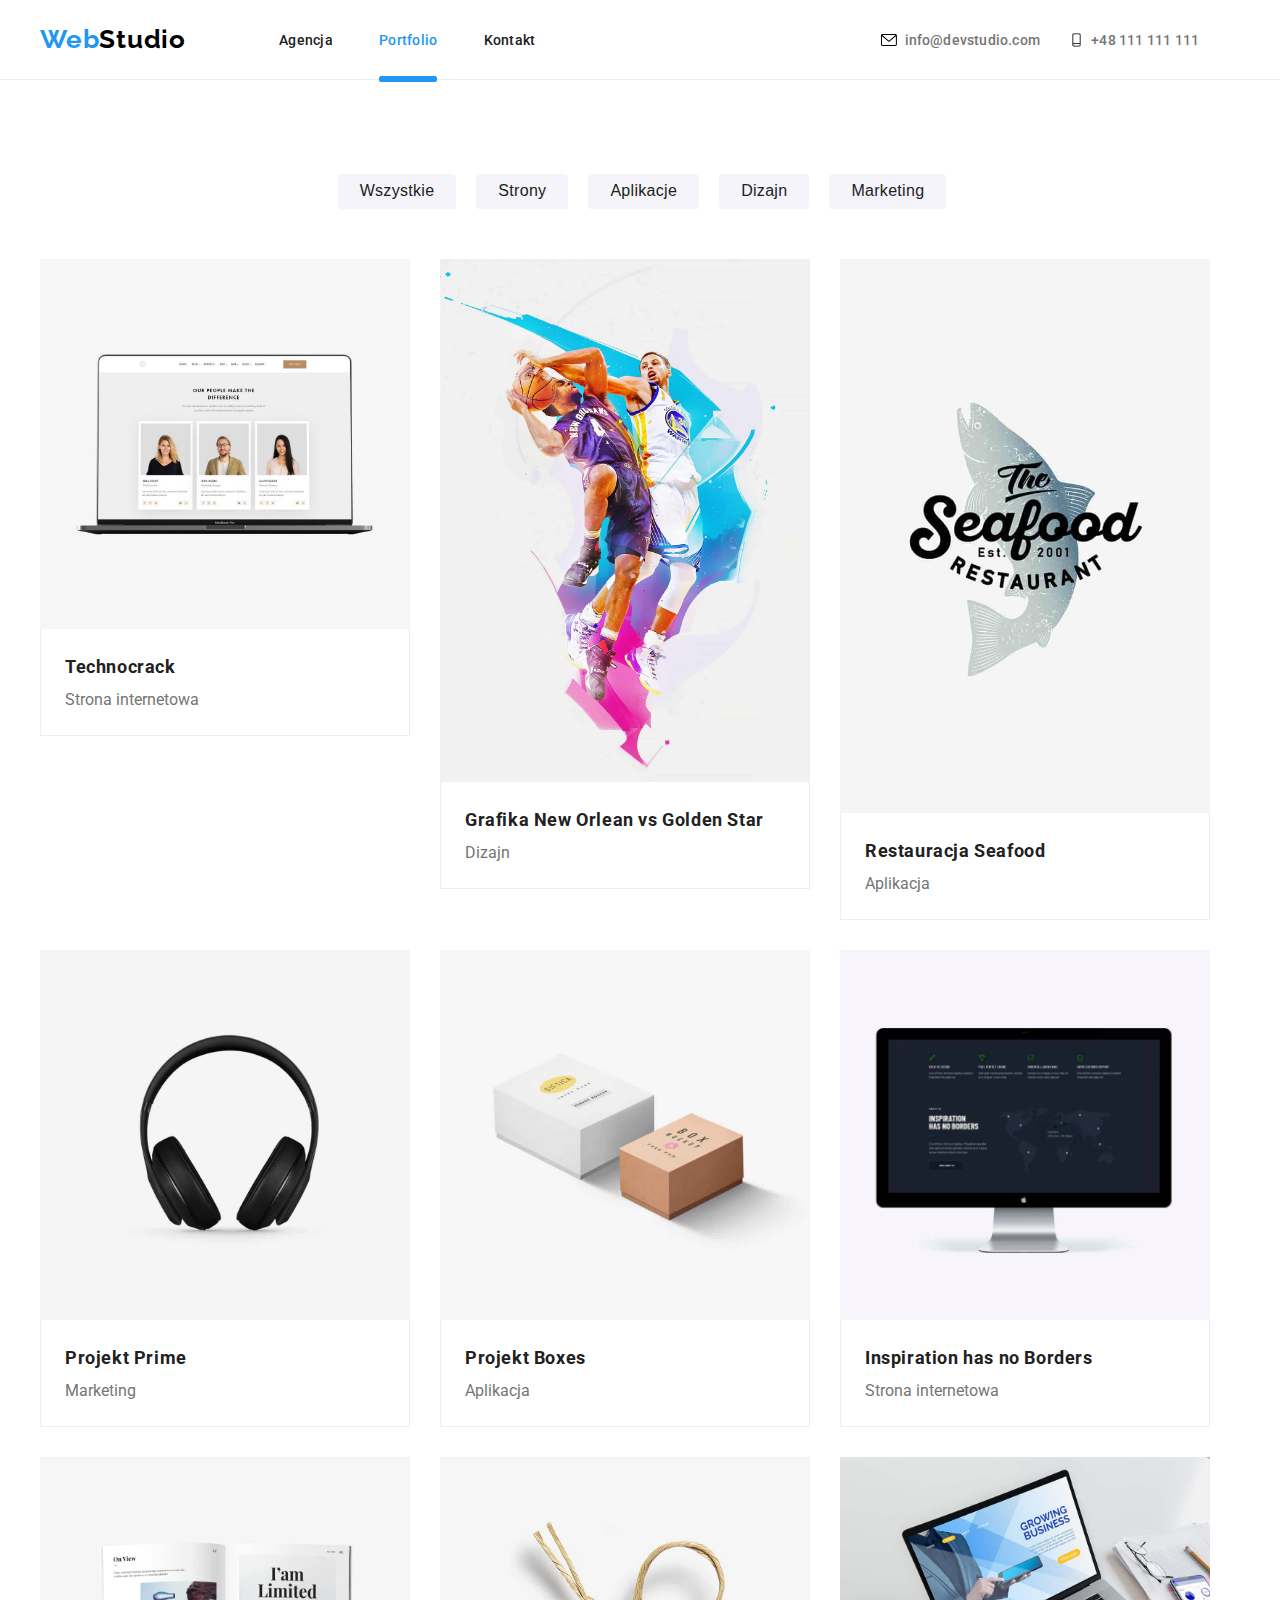
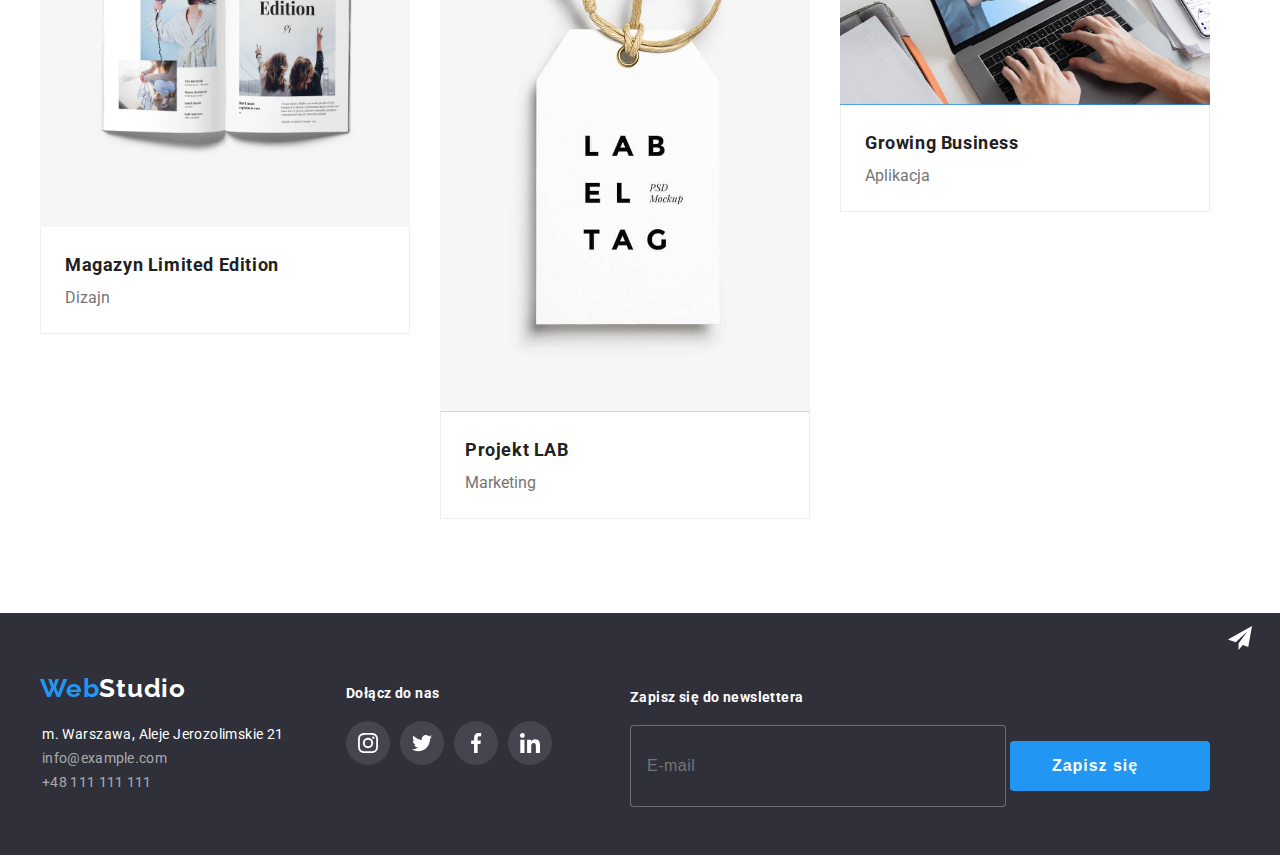
==== commit 195f0b10: "fix bugs" ====
--- a/portfolio.html
+++ b/portfolio.html
@@ -24,18 +24,18 @@
     <header>
       <div class="container">
         <div class="header">
-          <a class="link logo" href="/goit-markup-hw-07/"
+          <a class="link logo" href="/goit-markup-hw-08/"
             ><span class="logo__logo-first">Web</span>
             <span class="logo__logo-dark">Studio</span></a
           >
           <nav class="navigation">
             <ul class="header1">
               <li class="navigation__agency">
-                <a class="link" href="/goit-markup-hw-07/index.html">Agencja</a>
+                <a class="link" href="/goit-markup-hw-08/index.html">Agencja</a>
               </li>
               <li class="navigation__portfolio">
                 <div class="navigation__agency--now">
-                  <a class="link now-1" href="/goit-markup-hw-07/portfolio.html"
+                  <a class="link now-1" href="/goit-markup-hw-08/portfolio.html"
                     >Portfolio</a
                   >
                 </div>
@@ -296,7 +296,7 @@
     <footer>
       <div class="container footer">
         <div class="footer-first-section">
-          <a class="link logo logo-footer" href="/goit-markup-hw-07/index.html"
+          <a class="link logo logo-footer" href="/goit-markup-hw-08/index.html"
             ><span class="logo__logo-first">Web</span>
             <span class="logo__logo-white">Studio</span></a
           >
--- a/css/main.min.css
+++ b/css/main.min.css
@@ -1 +1 @@
-body{font-family:"Roboto","sans-serif";color:#212121;max-width:480px;margin:0 auto}*{padding:0;margin:0}ul{list-style:none}a{text-decoration:none}img{display:block}header{border-bottom:1px solid #ececec}footer{background-color:#2f303a}address{font-style:normal}label{display:-webkit-box;display:-ms-flexbox;display:flex;-webkit-box-orient:vertical;-webkit-box-direction:normal;-ms-flex-direction:column;flex-direction:column}textarea{border:1px solid rgba(33,33,33,.2);border-radius:4px;margin-top:4px;margin-bottom:10px;display:-webkit-box;display:-ms-flexbox;display:flex;padding:12px 16px;height:120px;resize:none;outline-style:none}img{display:block;max-width:100%;height:auto}.section{padding:94px}.container{margin:0 auto;max-width:480px;width:100%;padding:0 15px}.container__title{font-weight:700;font-size:36px;text-align:center;letter-spacing:.3px;line-height:1.17;padding-bottom:50px}.footer{display:-webkit-box;display:-ms-flexbox;display:flex}.link{color:#212121;border:none;line-height:1.17;display:-webkit-box;display:-ms-flexbox;display:flex}.link:hover,.link:focus{color:#2196f3;-webkit-transition-duration:250ms;transition-duration:250ms;-webkit-transition-timing-function:cubic-bezier(0.4, 0, 0.2, 1);transition-timing-function:cubic-bezier(0.4, 0, 0.2, 1)}.header{display:-webkit-box;display:-ms-flexbox;display:flex;-webkit-box-align:center;-ms-flex-align:center;align-items:center;max-width:480px;padding:0px 0}.header1{display:-webkit-box;display:-ms-flexbox;display:flex;-webkit-box-align:center;-ms-flex-align:center;align-items:center;max-width:480px}.navigation{display:none;font-weight:500;font-size:14px;color:#212121;letter-spacing:.2px;line-height:1.74}.navigation__agency{padding:0px 46px 0px 93px;position:relative}.navigation__agency--now::after{content:"";position:absolute;width:56px;height:4px;border:1px solid #2196f3;border-radius:2px;background-color:#2196f3;margin-top:28px}.navigation__portfolio{padding:0px 46px 0px 0px}.navigation__portfolio--now::after{content:"";position:absolute;width:56px;height:4px;border:1px solid #2196f3;border-radius:2px;background-color:#2196f3;margin-top:28px}.navigation__contact{padding-right:345px}.now-1{color:#2196f3}.contact-nav{display:none;font-weight:500;font-size:14px;letter-spacing:.2px;line-height:1.17}.contact-nav__mail{padding-right:30px;display:-webkit-box;display:-ms-flexbox;display:flex;line-height:1.17;color:#757575}.contact-nav__addres{display:-webkit-box;display:-ms-flexbox;display:flex;-webkit-box-align:center;-ms-flex-align:center;align-items:center;color:#757575;line-height:1.17}.contact-nav__addres:hover,.contact-nav__addresfocus{color:#2196f3;-webkit-transition-duration:250ms;transition-duration:250ms;-webkit-transition-timing-function:cubic-bezier(0.4, 0, 0.2, 1);transition-timing-function:cubic-bezier(0.4, 0, 0.2, 1)}.icon-mail>svg{display:-webkit-box;display:-ms-flexbox;display:flex;margin-right:10px;line-height:1.17}.icon-mail:hover,.icon-mail:focus{fill:#2196f3;-webkit-transition-duration:250ms;transition-duration:250ms;-webkit-transition-timing-function:cubic-bezier(0.4, 0, 0.2, 1);transition-timing-function:cubic-bezier(0.4, 0, 0.2, 1)}.menu{min-height:40px;min-width:40px;margin-left:276px;-webkit-box-align:center;-ms-flex-align:center;align-items:center;background-color:rgba(0,0,0,0);cursor:pointer;border:none;outline:none}.menu:hover,.menu:focus{fill:#2196f3}.title{font-weight:900;font-size:44px;line-height:1.37;letter-spacing:.06em;text-align:center;color:#fff;width:696px;margin-bottom:30px}.title-background{background:-webkit-gradient(linear, left bottom, left top, from(rgba(47, 48, 58, 0.4)), to(rgba(47, 48, 58, 0.4))),url(/goit-markup-hw-05/images/img-background.jpeg);background:linear-gradient(to top, rgba(47, 48, 58, 0.4), rgba(47, 48, 58, 0.4)),url(/goit-markup-hw-05/images/img-background.jpeg);display:-webkit-box;display:-ms-flexbox;display:flex;-webkit-box-orient:vertical;-webkit-box-direction:normal;-ms-flex-flow:column;flex-flow:column;-webkit-box-align:center;-ms-flex-align:center;align-items:center;padding:200px 0}.title__button{font-weight:700;font-size:16px;letter-spacing:.6px;cursor:pointer;color:#fff;line-height:1.875;background-color:#2196f3;padding:10px 41px 10px 42px;border:none;border-radius:4px;-webkit-box-shadow:0px 4px 4px rgba(0,0,0,.15);box-shadow:0px 4px 4px rgba(0,0,0,.15)}.fix{padding-bottom:0}.lorem{display:-webkit-box;display:-ms-flexbox;display:flex;-webkit-column-gap:30px;-moz-column-gap:30px;column-gap:30px;padding-bottom:30px}.lorem__background{width:270px;height:120px;background-color:#f5f4fa;padding:25px 100px}.description{display:-webkit-box;display:-ms-flexbox;display:flex;-webkit-column-gap:30px;-moz-column-gap:30px;column-gap:30px}.description-list{-ms-flex-preferred-size:calc((100% - 90px)/4);flex-basis:calc((100% - 90px)/4)}.description__title{font-weight:700;font-size:14px;letter-spacing:.3px;line-height:1.17;margin-bottom:10px}.description__definition{color:#757575;font-size:14px;line-height:1.71;letter-spacing:.3px;padding-bottom:0}.what-we-do{padding:0 15px;display:-webkit-box;display:-ms-flexbox;display:flex;gap:30px}.what-we-do-img{position:relative;overflow:hidden;-ms-flex-preferred-size:calc((100% - 60px)/3);flex-basis:calc((100% - 60px)/3)}.what-we-do-img>.what-we-do__description{position:absolute}.what-we-do__description{font-weight:700;font-size:14px;line-height:1.17;letter-spacing:.03em;display:-webkit-box;display:-ms-flexbox;display:flex;-webkit-box-align:center;-ms-flex-align:center;align-items:center;-webkit-box-pack:center;-ms-flex-pack:center;justify-content:center;color:#fff;background-color:rgba(47,48,58,.8);height:70px;width:370px;bottom:0}.team{background-color:#f5f4fa}.our-team{display:-webkit-box;display:-ms-flexbox;display:flex;padding:0px 15px;gap:30px}.team-img{background-color:#fff;-webkit-box-shadow:0px 1px 2px rgba(0,0,0,.2),0px 1px 1px rgba(0,0,0,.14),0px 3px 1px rgba(0,0,0,.12);box-shadow:0px 1px 2px rgba(0,0,0,.2),0px 1px 1px rgba(0,0,0,.14),0px 3px 1px rgba(0,0,0,.12);border-bottom-right-radius:4px;border-bottom-left-radius:4px;display:block;max-width:100%;height:auto}.member-team{font-weight:500;color:#212121;letter-spacing:.3px;line-height:1.19;text-align:center;padding:30px 0 10px}.member-team__description{color:#757575;letter-spacing:.3px;line-height:1.17;text-align:center}.member-team__icon-socials{display:-webkit-box;display:-ms-flexbox;display:flex;padding:16px 32px 18px;-ms-flex-pack:distribute;justify-content:space-around}.member-team__icon-socials-a{display:-webkit-box;display:-ms-flexbox;display:flex;padding:12px;fill:#afb1b8;border:0px;border-radius:50%}.member-team__icon-socials-a:hover,.member-team__icon-socials-a:focus{background-color:#2196f3;fill:#fff;cursor:pointer;-webkit-transition-duration:250ms;transition-duration:250ms;-webkit-transition-timing-function:cubic-bezier(0.4, 0, 0.2, 1);transition-timing-function:cubic-bezier(0.4, 0, 0.2, 1)}.our-clients{display:-webkit-box;display:-ms-flexbox;display:flex;-webkit-box-align:center;-ms-flex-align:center;align-items:center;-webkit-column-gap:30px;-moz-column-gap:30px;column-gap:30px}.clients-icon{fill:#afb1b8;display:-webkit-box;display:-ms-flexbox;display:flex;padding:16px 32px;border:1px solid #afb1b8;border-radius:4px}.clients-icon__background{width:170px}.clients-icon:hover,.clients-icon:focus{fill:#2196f3;border-color:#2196f3;cursor:pointer;-webkit-transition-duration:250ms;transition-duration:250ms;-webkit-transition-timing-function:cubic-bezier(0.4, 0, 0.2, 1);transition-timing-function:cubic-bezier(0.4, 0, 0.2, 1)}.footer-first-section{max-width:246px}.data-contact{padding:0 0 60px 0px}.adress{display:-webkit-box;display:-ms-flexbox;display:flex;-webkit-box-orient:vertical;-webkit-box-direction:normal;-ms-flex-direction:column;flex-direction:column}.adress__maps{color:#fff;font-weight:400;font-size:14px;line-height:1.71;letter-spacing:.03em}.adress__maps:hover,.adress__maps:focus{color:#2196f3;-webkit-transition-duration:250ms;transition-duration:250ms;-webkit-transition-timing-function:cubic-bezier(0.4, 0, 0.2, 1);transition-timing-function:cubic-bezier(0.4, 0, 0.2, 1)}.adress__mail{color:rgba(255,255,255,.6);cursor:pointer;font-size:14px;line-height:1.71;letter-spacing:.3px}.adress__mail:hover,.adress__mail:focus{color:#2196f3;-webkit-transition-duration:250ms;transition-duration:250ms;-webkit-transition-timing-function:cubic-bezier(0.4, 0, 0.2, 1);transition-timing-function:cubic-bezier(0.4, 0, 0.2, 1)}.logo{display:-webkit-box;display:-ms-flexbox;display:flex;font-family:"Raleway";font-weight:700;font-size:24px;letter-spacing:.03em;line-height:1.17;padding:16px 0}.logo__logo-first{color:#2196f3;line-height:1.17}.logo__logo-white{color:#fff;line-height:1.17}.logo__logo-dark{color:#000;line-height:1.17}.logo-footer{padding:60px 171px 20px 0px}.come-to-us{max-width:276px}.come-to-us-title{max-width:150px;font-size:14px;font-weight:700;letter-spacing:.03em;line-height:1.17;color:#fff;margin:72px 0px 20px 70px}.come-to-us-title__icons{display:-webkit-box;display:-ms-flexbox;display:flex;-webkit-box-pack:justify;-ms-flex-pack:justify;justify-content:space-between;padding-left:70px;margin-right:863px}.come-to-us-title__element{display:-webkit-box;display:-ms-flexbox;display:flex;padding:12px;margin-right:10px;fill:#fff;border-radius:50%;background-color:rgba(255,255,255,.1)}.come-to-us-title__element:hover,.come-to-us-title__element:focus{background-color:#2196f3;fill:#fff;cursor:pointer;-webkit-transition-duration:250ms;transition-duration:250ms;-webkit-transition-timing-function:cubic-bezier(0.4, 0, 0.2, 1);transition-timing-function:cubic-bezier(0.4, 0, 0.2, 1)}.newsletter{color:#fff;font-weight:700;font-size:14px;line-height:1.17;letter-spacing:.03em;padding:72px 0 0 78px}.newsletter-area{position:relative}.newsletter__label{display:-webkit-box;display:-ms-flexbox;display:flex;display:inline}.newsletter__button{display:-webkit-box;display:-ms-flexbox;display:flex;display:inline;margin-left:10px;width:200px;height:50px;background-color:#2196f3;color:#fff;font-weight:700;font-size:16px;line-height:1.86;letter-spacing:.06em;border-radius:4px;border:none;padding-right:24px;cursor:pointer}.newsletter__button-icon{position:absolute;fill:#fff;top:122px;left:590px}.input-footer{display:-webkit-box;display:-ms-flexbox;display:flex;display:inline;width:342px;height:50px;margin-top:20px;outline-style:none;background-color:#2f303a;border:1px solid rgba(255,255,255,.3);border-radius:4px;color:rgba(255,255,255,.6);padding:15px 0 15px 16px;font-size:16px;line-height:1.25;letter-spacing:.03em;margin-left:78px}.input-footer:is(:hover,:focus-within){border-color:#2196f3;-webkit-transition-duration:250ms;transition-duration:250ms;-webkit-transition-timing-function:cubic-bezier(0.4, 0, 0.2, 1);transition-timing-function:cubic-bezier(0.4, 0, 0.2, 1)}.backdrop{-webkit-transition:visibility .4s linear,opacity .4s linear;transition:visibility .4s linear,opacity .4s linear;position:absolute;top:0;left:0;width:100%;height:100%;background:rgba(0,0,0,.2)}.is-hidden{visibility:hidden;opacity:0;pointer-events:none}.is-hidden__ .modal{-webkit-transform:translate(-50%, -50%) scale(0);transform:translate(-50%, -50%) scale(0)}.modal{padding:0 40px 0 40px;-webkit-transition:-webkit-transform .3s linear;transition:-webkit-transform .3s linear;transition:transform .3s linear;transition:transform .3s linear, -webkit-transform .3s linear;position:absolute;width:528px;height:581px;background:#fff;border-radius:4px;top:50%;left:50%;-webkit-transform:translate(-50%, -50%) scale(1);transform:translate(-50%, -50%) scale(1);-webkit-box-shadow:0px 2px 1px 0px rgba(0,0,0,.2),0px 1px 1px 0px rgba(0,0,0,.14),0px 1px 3px 0px rgba(0,0,0,.12);box-shadow:0px 2px 1px 0px rgba(0,0,0,.2),0px 1px 1px 0px rgba(0,0,0,.14),0px 1px 3px 0px rgba(0,0,0,.12)}.modal__close{display:-webkit-box;display:-ms-flexbox;display:flex;cursor:pointer;-webkit-box-align:center;-ms-flex-align:center;align-items:center;-webkit-box-pack:center;-ms-flex-pack:center;justify-content:center;width:30px;height:30px;margin:8px 8px 0 450px;border:1px solid rgba(0,0,0,.2);border-radius:50%;background-color:#fff}.modal__close:hover,.modal__close:focus{fill:#2196f3;border-color:#2196f3;-webkit-transition-duration:250ms;transition-duration:250ms;-webkit-transition-timing-function:cubic-bezier(0.4, 0, 0.2, 1);transition-timing-function:cubic-bezier(0.4, 0, 0.2, 1)}.form{margin-top:12px}.form__title{margin-top:2px;font-weight:700;text-align:center;font-size:20px;line-height:1.17;letter-spacing:.03em;color:#212121}.form__element{font-size:12px;line-height:1.17;letter-spacing:.01em;color:#757575}.form__input{height:40px;border:1px solid rgba(33,33,33,.2);border-radius:4px;margin-top:4px;margin-bottom:10px;display:-webkit-box;display:-ms-flexbox;display:flex;padding-left:40px;outline-style:none}.form__input--icon-user{position:absolute;width:18px;top:104px;left:52px}.form__input--icon-tel{position:absolute;width:13px;top:174px;left:54px}.form__input--icon-email{position:absolute;width:15px;top:243px;left:54px}.form__input:is(:hover,:focus-within),.form textarea:is(:hover,:focus-within){border-color:#2196f3;-webkit-transition-duration:250ms;transition-duration:250ms;-webkit-transition-timing-function:cubic-bezier(0.4, 0, 0.2, 1);transition-timing-function:cubic-bezier(0.4, 0, 0.2, 1)}.form__input:is(:hover,:focus-within)+svg{fill:#2196f3;-webkit-transition-duration:250ms;transition-duration:250ms;-webkit-transition-timing-function:cubic-bezier(0.4, 0, 0.2, 1);transition-timing-function:cubic-bezier(0.4, 0, 0.2, 1)}.checked{display:-webkit-box;display:-ms-flexbox;display:flex;width:16px;height:15px;position:absolute;margin-left:55px;top:442px;-webkit-appearance:none;-moz-appearance:none;appearance:none}.checked__no{position:absolute;top:442px;left:55px}.checked__yes{position:absolute;display:none;top:442px;left:55px;fill:#fff;background-color:var(--active-color);border-radius:2px}.check:checked+.checked{display:initial}.private-policy{display:-webkit-box;display:-ms-flexbox;display:flex;font-size:14px;line-height:1.71;letter-spacing:.03em;color:#757575;padding:10px 14px 30px 39px}.private-policy__link{text-decoration:underline;color:#2196f3;height:24px}.button-modal{margin-left:124px;height:50px;width:200px;color:#fff;font-size:16px;font-weight:700;line-height:1.88;letter-spacing:.06em;border-radius:4px;border:none;background-color:#2196f3;-webkit-box-shadow:0px 4px 4px rgba(0,0,0,.15);box-shadow:0px 4px 4px rgba(0,0,0,.15);cursor:pointer}.buttons{display:-webkit-box;display:-ms-flexbox;display:flex;padding:0 8px 50px;-webkit-box-pack:center;-ms-flex-pack:center;justify-content:center}.buttons .button{color:#212121;border:none;background-color:#f5f4fa;cursor:pointer;font-weight:500;line-height:1.39;letter-spacing:.3px;font-size:16px;padding:6px 22px 6px 22px;border-bottom-left-radius:4px;border-bottom-right-radius:4px;border-top-left-radius:4px;border-top-right-radius:4px;margin-right:8px}.buttons .button:hover,.buttons .button:focus{background-color:#2196f3;color:#fff;border:none;-webkit-box-shadow:0px 2px 2px rgba(0,0,0,.12),0px 1px 2px rgba(0,0,0,.08),0px 3px 1px rgba(0,0,0,.1);box-shadow:0px 2px 2px rgba(0,0,0,.12),0px 1px 2px rgba(0,0,0,.08),0px 3px 1px rgba(0,0,0,.1);-webkit-transition-duration:250ms;transition-duration:250ms;-webkit-transition-timing-function:cubic-bezier(0.4, 0, 0.2, 1);transition-timing-function:cubic-bezier(0.4, 0, 0.2, 1)}.product-list{display:-webkit-box;display:-ms-flexbox;display:flex;-ms-flex-wrap:wrap;flex-wrap:wrap;gap:30px}.product-img{-ms-flex-preferred-size:calc((100% - 60px)/3);flex-basis:calc((100% - 60px)/3)}.product-img:hover{cursor:pointer;-webkit-box-shadow:1px 4px 6px 0px rgba(0,0,0,.0862745098),0px 0px 4px 0px rgba(0,0,0,.0235294118),0px 1px 1px 0px rgba(0,0,0,.0705882353);box-shadow:1px 4px 6px 0px rgba(0,0,0,.0862745098),0px 0px 4px 0px rgba(0,0,0,.0235294118),0px 1px 1px 0px rgba(0,0,0,.0705882353);-webkit-transition-duration:250ms;transition-duration:250ms;-webkit-transition-timing-function:cubic-bezier(0.4, 0, 0.2, 1);transition-timing-function:cubic-bezier(0.4, 0, 0.2, 1)}.product-img:hover:hover .product-bgn__description{-webkit-transform:translateY(0%);transform:translateY(0%);-webkit-transition-duration:250ms;transition-duration:250ms;-webkit-transition-timing-function:cubic-bezier(0.4, 0, 0.2, 1);transition-timing-function:cubic-bezier(0.4, 0, 0.2, 1)}.product-bgn{position:relative;overflow:hidden}.product-bgn__description{font-size:18px;letter-spacing:.03em;line-height:1.56;padding:49px 45px 49px 24px;margin:0;left:0;right:0;top:0;bottom:0;color:#fff;position:absolute;background:rgba(33,150,243,.9);-webkit-transform:translateY(100%);transform:translateY(100%)}.project{padding:20px 24px;border-left:1px solid #eee;border-bottom:1px solid #eee;border-right:1px solid #eee}.project__definition{font-weight:700;font-size:18px;line-height:2;letter-spacing:.6px}.project__description{color:#757575;line-height:1.875}.menu-container{position:fixed;padding-left:40px;top:0;left:0;width:100vw;height:100vh;background-color:red;z-index:999;-webkit-transform:translateX(100%);transform:translateX(100%);-webkit-transition:-webkit-transform 250ms ease-in-out;transition:-webkit-transform 250ms ease-in-out;transition:transform 250ms ease-in-out;transition:transform 250ms ease-in-out, -webkit-transform 250ms ease-in-out}.menu-container__navigation{font-weight:500;font-size:40px;color:#212121;letter-spacing:.2px;line-height:1.17}.menu-container__agency{padding-top:48px;padding-bottom:36px}.menu-toggle{display:-webkit-box;display:-ms-flexbox;display:flex;position:absolute;cursor:pointer;-webkit-box-align:center;-ms-flex-align:center;align-items:center;-webkit-box-pack:center;-ms-flex-pack:center;justify-content:center;width:40px;height:40px;margin:10px 15px 0px 385px;border:none;background-color:#fff}.menu-toggle:hover,.menu-toggle:focus{fill:#2196f3}.menu-container.is-open{-webkit-transform:translateX(0);transform:translateX(0)}/*# sourceMappingURL=main.min.css.map */+body{font-family:"Roboto","sans-serif";color:#212121;max-width:480px;min-width:320px;margin:0 auto}@media screen and (min-width: 768px)and (max-width: 1199px){body{max-width:1199px;min-width:768px}}@media screen and (min-width: 1200px){body{max-width:1600px}}*{padding:0;margin:0}ul{list-style:none}a{text-decoration:none}img{display:block}header{border-bottom:1px solid #ececec}footer{background-color:#2f303a;position:relative}@media screen and (min-width: 1200px){.footer{display:-webkit-box;display:-ms-flexbox;display:flex}}address{font-style:normal}label{display:-webkit-box;display:-ms-flexbox;display:flex;-webkit-box-orient:vertical;-webkit-box-direction:normal;-ms-flex-direction:column;flex-direction:column}textarea{border:1px solid rgba(33,33,33,.2);border-radius:4px;margin-top:4px;margin-bottom:10px;display:-webkit-box;display:-ms-flexbox;display:flex;padding:12px 16px;height:120px;resize:none;outline-style:none}img{display:block;max-width:100%;height:auto}@media screen and (min-width: 1200px){.section{padding:94px 0}}.container{margin:0 auto;max-width:480px;min-width:320px;width:100%;padding:0 15px}.container__title{font-weight:700;font-size:36px;text-align:center;letter-spacing:.3px;line-height:1.17;padding-top:60px}@media screen and (min-width: 768px){.container{min-width:768px}}@media screen and (min-width: 1200px){.container{max-width:1200px}.container__title{padding-bottom:50px;padding-top:0}}.link{color:#212121;border:none;line-height:1.17;display:-webkit-box;display:-ms-flexbox;display:flex}.link:hover,.link:focus{color:#2196f3;-webkit-transition-duration:250ms;transition-duration:250ms;-webkit-transition-timing-function:cubic-bezier(0.4, 0, 0.2, 1);transition-timing-function:cubic-bezier(0.4, 0, 0.2, 1)}.header{position:relative;display:-webkit-box;display:-ms-flexbox;display:flex;max-width:480px}.header1{display:-webkit-box;display:-ms-flexbox;display:flex;-webkit-box-align:center;-ms-flex-align:center;align-items:center;max-width:480px}.navigation{display:none}.now-1{color:#2196f3}.contact-nav{display:none}.icon-mail>svg{display:-webkit-box;display:-ms-flexbox;display:flex;margin-right:8px;line-height:1.17}.icon-mail:hover,.icon-mail:focus{fill:#2196f3;-webkit-transition-duration:250ms;transition-duration:250ms;-webkit-transition-timing-function:cubic-bezier(0.4, 0, 0.2, 1);transition-timing-function:cubic-bezier(0.4, 0, 0.2, 1)}.menu-toggle{position:absolute;right:0;top:10;min-height:40px;min-width:40px;display:-webkit-box;display:-ms-flexbox;display:flex;-webkit-box-align:center;-ms-flex-align:center;align-items:center;margin:0;background-color:rgba(0,0,0,0);cursor:pointer;border:none;border-radius:50%;outline:none}@media screen and (min-width: 768px){.menu-toggle{display:none}}@media screen and (min-width: 768px){.header{min-width:768px}.header1{max-width:1199px}.navigation{display:contents;font-weight:500;font-size:14px;color:#212121;letter-spacing:.02em;line-height:1.74}.navigation__agency{padding:0px 60px 0px 83px;position:relative}.navigation__agency--now::after{content:"";position:absolute;width:56px;height:4px;border:1px solid #2196f3;border-radius:2px;background-color:#2196f3;margin-top:28px}.navigation__portfolio{padding:0px 60px 0px 0px}.navigation__portfolio--now::after{content:"";position:absolute;width:56px;height:4px;border:1px solid #2196f3;border-radius:2px;background-color:#2196f3;margin-top:28px}.navigation__contact{padding-right:101px}.contact-nav{display:contents;display:block;font-weight:500;font-size:12px;letter-spacing:.2px;line-height:1.17}.contact-nav__mail{padding-top:21px;padding-bottom:10px;display:-webkit-box;display:-ms-flexbox;display:flex;line-height:1.17;color:#757575}.contact-nav__addres{display:-webkit-box;display:-ms-flexbox;display:flex;margin-left:0;color:#757575;line-height:1.17}.contact-nav__addres:hover,.contact-nav__addresfocus{color:#2196f3;-webkit-transition-duration:250ms;transition-duration:250ms;-webkit-transition-timing-function:cubic-bezier(0.4, 0, 0.2, 1);transition-timing-function:cubic-bezier(0.4, 0, 0.2, 1)}}@media screen and (min-width: 1200px){.header{-webkit-box-align:center;-ms-flex-align:center;align-items:center;max-width:1200px}.header1{max-width:1200px}.navigation__agency{padding:0px 46px 0px 93px}.navigation__portfolio{padding:0px 46px 0px 0px}.navigation__contact{padding-right:345px}.contact-nav{display:-webkit-box;display:-ms-flexbox;display:flex;font-size:14px}.contact-nav__mail{padding:0;padding-right:30px;-webkit-box-align:center;-ms-flex-align:center;align-items:center}.contact-nav__addres{-webkit-box-align:center;-ms-flex-align:center;align-items:center}}.title{font-weight:900;font-size:26px;line-height:1.62;letter-spacing:.06em;text-align:center;color:#fff;max-width:365px;margin-bottom:30px}.title-background{max-width:480px;height:400px;display:-webkit-box;display:-ms-flexbox;display:flex;-webkit-box-orient:vertical;-webkit-box-direction:normal;-ms-flex-flow:column;flex-flow:column;-webkit-box-align:center;-ms-flex-align:center;align-items:center;padding:118px 0;background:-webkit-gradient(linear, left bottom, left top, from(rgba(47, 48, 58, 0.4)), to(rgba(47, 48, 58, 0.4))),url(/goit-markup-hw-08/images/mobile/mobile-background.jpg);background:linear-gradient(to top, rgba(47, 48, 58, 0.4), rgba(47, 48, 58, 0.4)),url(/goit-markup-hw-08/images/mobile/mobile-background.jpg);background-size:480px 400px}@media(min-device-pixel-ratio: 2),(-webkit-min-device-pixel-ratio: 2),(min-resolution: 192dpi),(min-resolution: 2dppx){.title-background{background:-webkit-gradient(linear, left bottom, left top, from(rgba(47, 48, 58, 0.4)), to(rgba(47, 48, 58, 0.4))),url(/goit-markup-hw-08/images/mobile/mobile-background@2x.jpg);background:linear-gradient(to top, rgba(47, 48, 58, 0.4), rgba(47, 48, 58, 0.4)),url(/goit-markup-hw-08/images/mobile/mobile-background@2x.jpg);background-size:480px 400px}}.title__button{font-weight:700;font-size:16px;letter-spacing:.6px;cursor:pointer;color:#fff;line-height:1.875;background-color:#2196f3;padding:10px 41px 10px 42px;border:none;border-radius:4px;-webkit-box-shadow:0px 4px 4px rgba(0,0,0,.15);box-shadow:0px 4px 4px rgba(0,0,0,.15)}@media screen and (min-width: 768px){.title-background{max-width:768px;height:400px;background:-webkit-gradient(linear, left bottom, left top, from(rgba(47, 48, 58, 0.4)), to(rgba(47, 48, 58, 0.4))),url(/goit-markup-hw-08/images/tablet-background.jpg);background:linear-gradient(to top, rgba(47, 48, 58, 0.4), rgba(47, 48, 58, 0.4)),url(/goit-markup-hw-08/images/tablet-background.jpg);background-size:768px 400px}}@media screen and (min-width: 768px)and (min-device-pixel-ratio: 2),screen and (min-width: 768px)and (-webkit-min-device-pixel-ratio: 2),screen and (min-width: 768px)and (min-resolution: 192dpi),screen and (min-width: 768px)and (min-resolution: 2dppx){.title-background{background:-webkit-gradient(linear, left bottom, left top, from(rgba(47, 48, 58, 0.4)), to(rgba(47, 48, 58, 0.4))),url(/goit-markup-hw-08/images/tablet-background@2x.jpg);background:linear-gradient(to top, rgba(47, 48, 58, 0.4), rgba(47, 48, 58, 0.4)),url(/goit-markup-hw-08/images/tablet-background@2x.jpg);background-size:768px 400px}}@media screen and (min-width: 1200px){.title-background{max-width:1600px;height:600px;padding:200px 0;background:-webkit-gradient(linear, left bottom, left top, from(rgba(47, 48, 58, 0.4)), to(rgba(47, 48, 58, 0.4))),url(/goit-markup-hw-08/images/desktop-background.jpg);background:linear-gradient(to top, rgba(47, 48, 58, 0.4), rgba(47, 48, 58, 0.4)),url(/goit-markup-hw-08/images/desktop-background.jpg);background-size:1600px 600px}}@media screen and (min-width: 1200px)and (min-device-pixel-ratio: 2),screen and (min-width: 1200px)and (-webkit-min-device-pixel-ratio: 2),screen and (min-width: 1200px)and (min-resolution: 192dpi),screen and (min-width: 1200px)and (min-resolution: 2dppx){.title-background{background:-webkit-gradient(linear, left bottom, left top, from(rgba(47, 48, 58, 0.4)), to(rgba(47, 48, 58, 0.4))),url(/goit-markup-hw-08/images/desktop-background@2x.jpg);background:linear-gradient(to top, rgba(47, 48, 58, 0.4), rgba(47, 48, 58, 0.4)),url(/goit-markup-hw-08/images/desktop-background@2x.jpg);background-size:1600px 600px}}@media screen and (min-width: 1200px){.title{font-size:44px;line-height:1.37;max-width:696px}}.fix{padding-bottom:0}.description{display:-webkit-box;display:-ms-flexbox;display:flex;-webkit-box-align:center;-ms-flex-align:center;align-items:center;-webkit-column-gap:30px;-moz-column-gap:30px;column-gap:30px;-ms-flex-wrap:wrap;flex-wrap:wrap;margin:60px 0 30px 0}.description__background{display:-webkit-box;display:-ms-flexbox;display:flex;-webkit-box-pack:center;-ms-flex-pack:center;justify-content:center;-webkit-box-align:center;-ms-flex-align:center;align-items:center;max-width:450px;height:120px;background-color:#f5f4fa;margin-bottom:30px}.description__title{display:-webkit-box;display:-ms-flexbox;display:flex;-webkit-box-pack:center;-ms-flex-pack:center;justify-content:center;font-weight:700;font-size:14px;letter-spacing:.3px;line-height:1.17;margin-bottom:10px}.description__definition{color:#757575;font-size:14px;line-height:1.71;letter-spacing:.3px;padding-bottom:30px}@media screen and (min-width: 768px){.description{-ms-flex-preferred-size:calc((100% - 30px)/2);flex-basis:calc((100% - 30px)/2);margin-bottom:30px}.description__background{max-width:354px}.description__title{-webkit-box-pack:left;-ms-flex-pack:left;justify-content:left;max-width:354px}.description__definition{-webkit-box-pack:left;-ms-flex-pack:left;justify-content:left;max-width:354px}}@media screen and (min-width: 1200px){.description{-ms-flex-preferred-size:calc((100% - 90px)/4);flex-basis:calc((100% - 90px)/4);margin:0}.description__background{max-width:270px}.description__title{max-width:270px}.description__definition{max-width:270px;padding-bottom:0}}.ss{display:none}@media screen and (min-width: 1200px){.ss{display:contents}}.what-we-do{padding:0 15px;display:-webkit-box;display:-ms-flexbox;display:flex;gap:30px}.what-we-do-img{position:relative;overflow:hidden;-ms-flex-preferred-size:calc((100% - 60px)/3);flex-basis:calc((100% - 60px)/3)}.what-we-do-img>.what-we-do__description{position:absolute}.what-we-do__description{font-weight:700;font-size:14px;line-height:1.17;letter-spacing:.03em;display:-webkit-box;display:-ms-flexbox;display:flex;-webkit-box-align:center;-ms-flex-align:center;align-items:center;-webkit-box-pack:center;-ms-flex-pack:center;justify-content:center;color:#fff;background-color:rgba(47,48,58,.8);height:70px;width:370px;bottom:0}.team{background-color:#f5f4fa;padding-bottom:60px}.our-team{gap:30px}.team-img{background-color:#fff;-webkit-box-shadow:0px 1px 2px rgba(0,0,0,.2),0px 1px 1px rgba(0,0,0,.14),0px 3px 1px rgba(0,0,0,.12);box-shadow:0px 1px 2px rgba(0,0,0,.2),0px 1px 1px rgba(0,0,0,.14),0px 3px 1px rgba(0,0,0,.12);border-bottom-right-radius:4px;border-bottom-left-radius:4px;display:block;max-width:450px;height:auto;margin-top:30px}.member-team{font-weight:500;color:#212121;letter-spacing:.3px;line-height:1.19;text-align:center;padding:30px 0 10px}.member-team__description{color:#757575;letter-spacing:.3px;line-height:1.17;text-align:center}.member-team__icon-socials{display:-webkit-box;display:-ms-flexbox;display:flex;padding:16px 122px 24px;-ms-flex-pack:distribute;justify-content:space-around}.member-team__icon-socials-a{display:-webkit-box;display:-ms-flexbox;display:flex;padding:12px;fill:#afb1b8;border:0px;border-radius:50%}.member-team__icon-socials-a:hover,.member-team__icon-socials-a:focus{background-color:#2196f3;fill:#fff;cursor:pointer;-webkit-transition-duration:250ms;transition-duration:250ms;-webkit-transition-timing-function:cubic-bezier(0.4, 0, 0.2, 1);transition-timing-function:cubic-bezier(0.4, 0, 0.2, 1)}@media screen and (min-width: 768px){.our-team{display:-webkit-box;display:-ms-flexbox;display:flex;-webkit-column-gap:30px;-moz-column-gap:30px;column-gap:30px;-webkit-box-align:center;-ms-flex-align:center;align-items:center;-ms-flex-preferred-size:calc((100% - 30px)/2);flex-basis:calc((100% - 30px)/2);-ms-flex-wrap:wrap;flex-wrap:wrap}.team-img{max-width:354px;height:auto}}@media screen and (min-width: 1200px){.team-img{margin-top:0;max-width:270px}.team-img>img{width:270px;height:260px}.our-team{-ms-flex-preferred-size:calc((100% - 90px)/4);flex-basis:calc((100% - 90px)/4)}.member-team__icon-socials{padding-bottom:18px}.team{padding-bottom:94px}}.our-clients{-ms-flex-preferred-size:calc((100% - 30px)/2);flex-basis:calc((100% - 30px)/2);display:-webkit-box;display:-ms-flexbox;display:flex;-webkit-box-align:center;-ms-flex-align:center;align-items:center;-webkit-column-gap:30px;-moz-column-gap:30px;column-gap:30px;-ms-flex-wrap:wrap;flex-wrap:wrap;padding-bottom:60px}.clients-icon{fill:#afb1b8;display:-webkit-box;display:-ms-flexbox;display:flex;padding:16px 52px;border:1px solid #afb1b8;border-radius:4px}.clients-icon__background{margin-top:30px;width:210px}.clients-icon:hover,.clients-icon:focus{fill:#2196f3;border-color:#2196f3;cursor:pointer;-webkit-transition-duration:250ms;transition-duration:250ms;-webkit-transition-timing-function:cubic-bezier(0.4, 0, 0.2, 1);transition-timing-function:cubic-bezier(0.4, 0, 0.2, 1)}@media screen and (min-width: 768px){.our-clients{-ms-flex-preferred-size:calc((100% - 60px)/3);flex-basis:calc((100% - 60px)/3)}.clients-icon__background{width:226px}}@media screen and (min-width: 1200px){.clients-icon{padding:16px 32px}.clients-icon__background{margin-top:0;width:170px}.our-clients{-ms-flex-preferred-size:calc((100% - 150px)/6);flex-basis:calc((100% - 150px)/6);padding-bottom:0}}.footer-first-section{max-width:480px}.data-contact{display:-webkit-box;display:-ms-flexbox;display:flex;-webkit-box-pack:center;-ms-flex-pack:center;justify-content:center;text-align:center}.adress{display:-webkit-box;display:-ms-flexbox;display:flex;-webkit-box-pack:center;-ms-flex-pack:center;justify-content:center;text-align:center}.adress__maps{color:#fff;font-weight:400;font-size:14px;line-height:1.71;letter-spacing:.03em}.adress__maps:hover,.adress__maps:focus{color:#2196f3;-webkit-transition-duration:250ms;transition-duration:250ms;-webkit-transition-timing-function:cubic-bezier(0.4, 0, 0.2, 1);transition-timing-function:cubic-bezier(0.4, 0, 0.2, 1)}.adress__mail{color:rgba(255,255,255,.6);cursor:pointer;font-size:14px;line-height:1.71;letter-spacing:.3px}.adress__mail:hover,.adress__mail:focus{color:#2196f3;-webkit-transition-duration:250ms;transition-duration:250ms;-webkit-transition-timing-function:cubic-bezier(0.4, 0, 0.2, 1);transition-timing-function:cubic-bezier(0.4, 0, 0.2, 1)}@media screen and (min-width: 768px){.footer-tablet{display:-webkit-box;display:-ms-flexbox;display:flex}}@media screen and (min-width: 768px){.footer-first-section{display:-webkit-box;display:-ms-flexbox;display:flex;-webkit-box-orient:vertical;-webkit-box-direction:normal;-ms-flex-direction:column;flex-direction:column;padding-left:76px;max-width:329px}.data-contact{max-width:253px}}@media screen and (min-width: 1200px){.footer-first-section{max-width:246px;padding-left:0;display:-webkit-box;display:-ms-flexbox;display:flex;margin-bottom:60px}.adress{-webkit-box-pack:left;-ms-flex-pack:left;justify-content:left}}.logo{display:-webkit-box;display:-ms-flexbox;display:flex;font-family:"Raleway";font-weight:700;font-size:24px;letter-spacing:.03em;line-height:1.17;padding:16px 0}.logo__logo-first{color:#2196f3;line-height:1.17}.logo__logo-white{color:#fff;line-height:1.17}.logo__logo-dark{color:#000;line-height:1.17}.logo-footer{display:-webkit-box;display:-ms-flexbox;display:flex;-webkit-box-pack:center;-ms-flex-pack:center;justify-content:center;text-align:center;padding:60px 163px 20px}@media screen and (min-width: 768px){.logo{padding:26px 0}.logo-footer{max-width:-webkit-fit-content;max-width:-moz-fit-content;max-width:fit-content;-webkit-box-pack:start;-ms-flex-pack:start;justify-content:flex-start;padding:77px 0 20px 54px}}@media screen and (min-width: 1200px){.logo{padding:24px 0 25px 0;font-size:26px}.logo-footer{padding:60px 171px 20px 0px}}.come-to-us{text-align:center}.come-to-us-title{font-size:14px;font-weight:700;letter-spacing:.03em;line-height:1.17;color:#fff;margin:60px 0 20px 0}.come-to-us-title__icons{display:-webkit-box;display:-ms-flexbox;display:flex;-webkit-box-pack:center;-ms-flex-pack:center;justify-content:center;padding-bottom:60px}.come-to-us-title__element{display:-webkit-box;display:-ms-flexbox;display:flex;padding:12px;margin-left:10px;fill:#fff;border-radius:50%;background-color:rgba(255,255,255,.1)}.come-to-us-title__element:hover,.come-to-us-title__element:focus{background-color:#2196f3;fill:#fff;cursor:pointer;-webkit-transition-duration:250ms;transition-duration:250ms;-webkit-transition-timing-function:cubic-bezier(0.4, 0, 0.2, 1);transition-timing-function:cubic-bezier(0.4, 0, 0.2, 1)}@media screen and (min-width: 768px){.come-to-us{margin-left:144px}.come-to-us-title__icons{padding-bottom:0}}@media screen and (min-width: 1200px){.come-to-us{margin:72px 0 0 50px;max-width:276px;text-align:left}.come-to-us-title{margin:0 0 20px 10px}.come-to-us-title__icons{-webkit-box-pack:justify;-ms-flex-pack:justify;justify-content:space-between;padding-bottom:0}}.newsletter{display:-webkit-box;display:-ms-flexbox;display:flex;-webkit-box-pack:center;-ms-flex-pack:center;justify-content:center;text-align:center;color:#fff;font-weight:700;font-size:14px;line-height:1.17;letter-spacing:.03em}.newsletter-area{display:-webkit-box;display:-ms-flexbox;display:flex;-webkit-box-orient:vertical;-webkit-box-direction:normal;-ms-flex-direction:column;flex-direction:column;-webkit-box-pack:center;-ms-flex-pack:center;justify-content:center}.newsletter__label{display:-webkit-box;display:-ms-flexbox;display:flex}.newsletter__button{display:-webkit-box;display:-ms-flexbox;display:flex;-webkit-box-align:center;-ms-flex-align:center;align-items:center;position:relative;padding-left:42px;width:200px;height:50px;background-color:#2196f3;color:#fff;font-weight:700;font-size:16px;line-height:1.86;letter-spacing:.06em;border-radius:4px;border:none;cursor:pointer;margin-bottom:60px}.newsletter__button-icon{position:absolute;fill:#fff;top:13px;right:28px}.input-footer{display:-webkit-box;display:-ms-flexbox;display:flex;-webkit-box-pack:center;-ms-flex-pack:center;justify-content:center;padding-left:16px;max-width:450px;height:50px;margin:20px 0;outline-style:none;background-color:#2f303a;border:1px solid rgba(255,255,255,.3);border-radius:4px;color:rgba(255,255,255,.6);font-size:16px;line-height:1.25;letter-spacing:.03em}.input-footer:is(:hover,:focus-within){border-color:#2196f3;-webkit-transition-duration:250ms;transition-duration:250ms;-webkit-transition-timing-function:cubic-bezier(0.4, 0, 0.2, 1);transition-timing-function:cubic-bezier(0.4, 0, 0.2, 1)}.button{display:-webkit-box;display:-ms-flexbox;display:flex;-webkit-box-pack:center;-ms-flex-pack:center;justify-content:center}@media screen and (min-width: 768px){.newsletter-area{margin-top:60px}.input-footer{margin-left:166px}}@media screen and (min-width: 1200px){.newsletter{-webkit-box-pack:left;-ms-flex-pack:left;justify-content:left}.newsletter-area{margin:72px 0 0 78px;width:655px}.newsletter__label{display:inline}.newsletter__button{display:-webkit-inline-box;display:-ms-inline-flexbox;display:inline-flex}.input-footer{width:358px;display:inline;padding:15px 0 15px 16px;margin-left:0}.button{display:inline;margin-left:12px}}.backdrop{-webkit-transition:visibility .4s linear,opacity .4s linear;transition:visibility .4s linear,opacity .4s linear;position:fixed;top:0;left:0;width:100%;height:100%;background:rgba(0,0,0,.2)}.is-hidden{visibility:hidden;opacity:0;pointer-events:none}.is-hidden__ .modal{-webkit-transform:translate(-50%, -50%) scale(0);transform:translate(-50%, -50%) scale(0)}.modal{padding:0 40px 0 40px;-webkit-transition:-webkit-transform .3s linear;transition:-webkit-transform .3s linear;transition:transform .3s linear;transition:transform .3s linear, -webkit-transform .3s linear;position:absolute;width:450px;max-height:609px;background:#fff;border-radius:4px;top:50%;left:50%;-webkit-transform:translate(-50%, -50%) scale(1);transform:translate(-50%, -50%) scale(1);-webkit-box-shadow:0px 2px 1px 0px rgba(0,0,0,.2),0px 1px 1px 0px rgba(0,0,0,.14),0px 1px 3px 0px rgba(0,0,0,.12);box-shadow:0px 2px 1px 0px rgba(0,0,0,.2),0px 1px 1px 0px rgba(0,0,0,.14),0px 1px 3px 0px rgba(0,0,0,.12)}.modal__close{position:absolute;cursor:pointer;-webkit-box-align:center;-ms-flex-align:center;align-items:center;-webkit-box-pack:center;-ms-flex-pack:center;justify-content:center;width:30px;height:30px;top:8px;right:8px;border:1px solid rgba(0,0,0,.2);border-radius:50%;background-color:#fff}.modal__close:hover,.modal__close:focus{fill:#2196f3;border-color:#2196f3;-webkit-transition-duration:250ms;transition-duration:250ms;-webkit-transition-timing-function:cubic-bezier(0.4, 0, 0.2, 1);transition-timing-function:cubic-bezier(0.4, 0, 0.2, 1)}@media screen and (min-width: 1200px){.modal{width:528px;height:581px}}.form{margin-top:12px}.form__title{margin-top:40px;font-weight:700;text-align:center;font-size:20px;line-height:1.17;letter-spacing:.03em;color:#212121}.form__element{position:relative;font-size:12px;line-height:1.17;letter-spacing:.01em;color:#757575}.form__input{height:40px;border:1px solid rgba(33,33,33,.2);border-radius:4px;margin-top:4px;margin-bottom:10px;padding-left:40px;outline-style:none}.form__input--icon-user{position:absolute;top:29px;left:12px}.form__input--icon-tel{position:absolute;width:13px;top:32px;left:14px}.form__input--icon-email{position:absolute;width:15px;top:32px;left:13px}.form__input:is(:hover,:focus-within),.form textarea:is(:hover,:focus-within){border-color:#2196f3;-webkit-transition-duration:250ms;transition-duration:250ms;-webkit-transition-timing-function:cubic-bezier(0.4, 0, 0.2, 1);transition-timing-function:cubic-bezier(0.4, 0, 0.2, 1)}.form__input:is(:hover,:focus-within)+svg{fill:#2196f3;-webkit-transition-duration:250ms;transition-duration:250ms;-webkit-transition-timing-function:cubic-bezier(0.4, 0, 0.2, 1);transition-timing-function:cubic-bezier(0.4, 0, 0.2, 1)}.checked{display:-webkit-box;display:-ms-flexbox;display:flex;width:16px;height:15px;position:absolute;top:10px;-webkit-appearance:none;-moz-appearance:none;appearance:none}.checked__container{position:relative}.checked__no{position:absolute;top:10px;left:0px}.checked__yes{position:absolute;display:none;top:10px;left:0px;fill:#fff;background-color:#2196f3;border-radius:2px}.check:checked+.checked{display:initial}.private-policy{display:-webkit-box;display:-ms-flexbox;display:flex;font-size:12px;line-height:1.17;letter-spacing:.03em;color:#757575;padding:10px 0 31px 24px}.private-policy__link{text-decoration:underline;color:#2196f3}.button-modal{display:-webkit-box;display:-ms-flexbox;display:flex;-webkit-box-align:center;-ms-flex-align:center;align-items:center;-webkit-box-pack:center;-ms-flex-pack:center;justify-content:center;margin-bottom:40px}.button-modal__a{height:50px;width:200px;color:#fff;font-size:16px;font-weight:700;line-height:1.88;letter-spacing:.06em;border-radius:4px;border:none;background-color:#2196f3;-webkit-box-shadow:0px 4px 4px rgba(0,0,0,.15);box-shadow:0px 4px 4px rgba(0,0,0,.15);cursor:pointer}@media screen and (min-width: 1200px){.form__input--icon-user{top:104px;left:52px}.form__input--icon-tel{top:174px;left:54px}.form__input--icon-email{top:243px;left:54px}.checked{top:442px}.checked__no{top:442px}.checked__yes{top:442px}.private-policy{font-size:14px;line-height:1.71}}.buttons{display:-webkit-box;display:-ms-flexbox;display:flex;padding:0 8px 50px;-webkit-box-pack:center;-ms-flex-pack:center;justify-content:center}.buttons .button{color:#212121;border:none;background-color:#f5f4fa;cursor:pointer;font-weight:500;line-height:1.39;letter-spacing:.3px;font-size:16px;padding:6px 22px 6px 22px;border-bottom-left-radius:4px;border-bottom-right-radius:4px;border-top-left-radius:4px;border-top-right-radius:4px;margin-right:8px}.buttons .button:hover,.buttons .button:focus{background-color:#2196f3;color:#fff;border:none;-webkit-box-shadow:0px 2px 2px rgba(0,0,0,.12),0px 1px 2px rgba(0,0,0,.08),0px 3px 1px rgba(0,0,0,.1);box-shadow:0px 2px 2px rgba(0,0,0,.12),0px 1px 2px rgba(0,0,0,.08),0px 3px 1px rgba(0,0,0,.1);-webkit-transition-duration:250ms;transition-duration:250ms;-webkit-transition-timing-function:cubic-bezier(0.4, 0, 0.2, 1);transition-timing-function:cubic-bezier(0.4, 0, 0.2, 1)}.product-list{display:-webkit-box;display:-ms-flexbox;display:flex;-ms-flex-wrap:wrap;flex-wrap:wrap;gap:30px}.product-img{-ms-flex-preferred-size:calc((100% - 60px)/3);flex-basis:calc((100% - 60px)/3)}.product-img:hover{cursor:pointer;-webkit-box-shadow:1px 4px 6px 0px rgba(0,0,0,.0862745098),0px 0px 4px 0px rgba(0,0,0,.0235294118),0px 1px 1px 0px rgba(0,0,0,.0705882353);box-shadow:1px 4px 6px 0px rgba(0,0,0,.0862745098),0px 0px 4px 0px rgba(0,0,0,.0235294118),0px 1px 1px 0px rgba(0,0,0,.0705882353);-webkit-transition-duration:250ms;transition-duration:250ms;-webkit-transition-timing-function:cubic-bezier(0.4, 0, 0.2, 1);transition-timing-function:cubic-bezier(0.4, 0, 0.2, 1)}.product-img:hover:hover .product-bgn__description{-webkit-transform:translateY(0%);transform:translateY(0%);-webkit-transition-duration:250ms;transition-duration:250ms;-webkit-transition-timing-function:cubic-bezier(0.4, 0, 0.2, 1);transition-timing-function:cubic-bezier(0.4, 0, 0.2, 1)}.product-bgn{position:relative;overflow:hidden}.product-bgn__description{font-size:18px;letter-spacing:.03em;line-height:1.56;padding:49px 45px 49px 24px;margin:0;left:0;right:0;top:0;bottom:0;color:#fff;position:absolute;background:rgba(33,150,243,.9);-webkit-transform:translateY(100%);transform:translateY(100%)}.project{padding:20px 24px;border-left:1px solid #eee;border-bottom:1px solid #eee;border-right:1px solid #eee}.project__definition{font-weight:700;font-size:18px;line-height:2;letter-spacing:.6px}.project__description{color:#757575;line-height:1.875}.menu-toggle{display:-webkit-box;display:-ms-flexbox;display:flex;width:40px;height:40px;padding-top:15px}@media screen and (min-width: 768px){.menu-toggle{display:none}}.menu-container{position:fixed;top:0;left:0;width:100vw;height:100vh;padding-left:40px;background-color:#fff;z-index:999;-webkit-transform:translateX(100%);transform:translateX(100%);-webkit-transition:-webkit-transform 250ms ease-in-out;transition:-webkit-transform 250ms ease-in-out;transition:transform 250ms ease-in-out;transition:transform 250ms ease-in-out, -webkit-transform 250ms ease-in-out}.menu-container.is-open{-webkit-transform:translateX(0);transform:translateX(0)}.menu-container .menu-toggle{position:absolute;width:40px;height:40px;top:10px;right:15px;background-color:#fff;border:none}.mobile-mode{font-weight:500;font-size:40px;color:#212121;letter-spacing:.2px;line-height:1.12}.mobile-mode__agency{margin:48px 0 32px 0px}.mobile-mode__contact{padding:32px 0 302px 0}.mobile-mode__tel{padding-bottom:32px;font-weight:500;font-size:34px;line-height:1.17;letter-spacing:.02em;color:#2196f3}.mobile-mode__mail{font-weight:500;font-size:24px;line-height:1.17;letter-spacing:.02em;color:#757575}.mobile-mode__socials-links{display:-webkit-box;display:-ms-flexbox;display:flex;-webkit-box-align:center;-ms-flex-align:center;align-items:center}.mobile-mode__element{font-weight:500;font-size:18px;line-height:1.22;letter-spacing:.02em;color:#2196f3;margin:64px 10px 0 10px}.--aa{position:absolute;border:1px solid rgba(33,33,33,.2);width:1px;height:22px;margin-top:64px}.fix{margin-left:0}/*# sourceMappingURL=main.min.css.map */